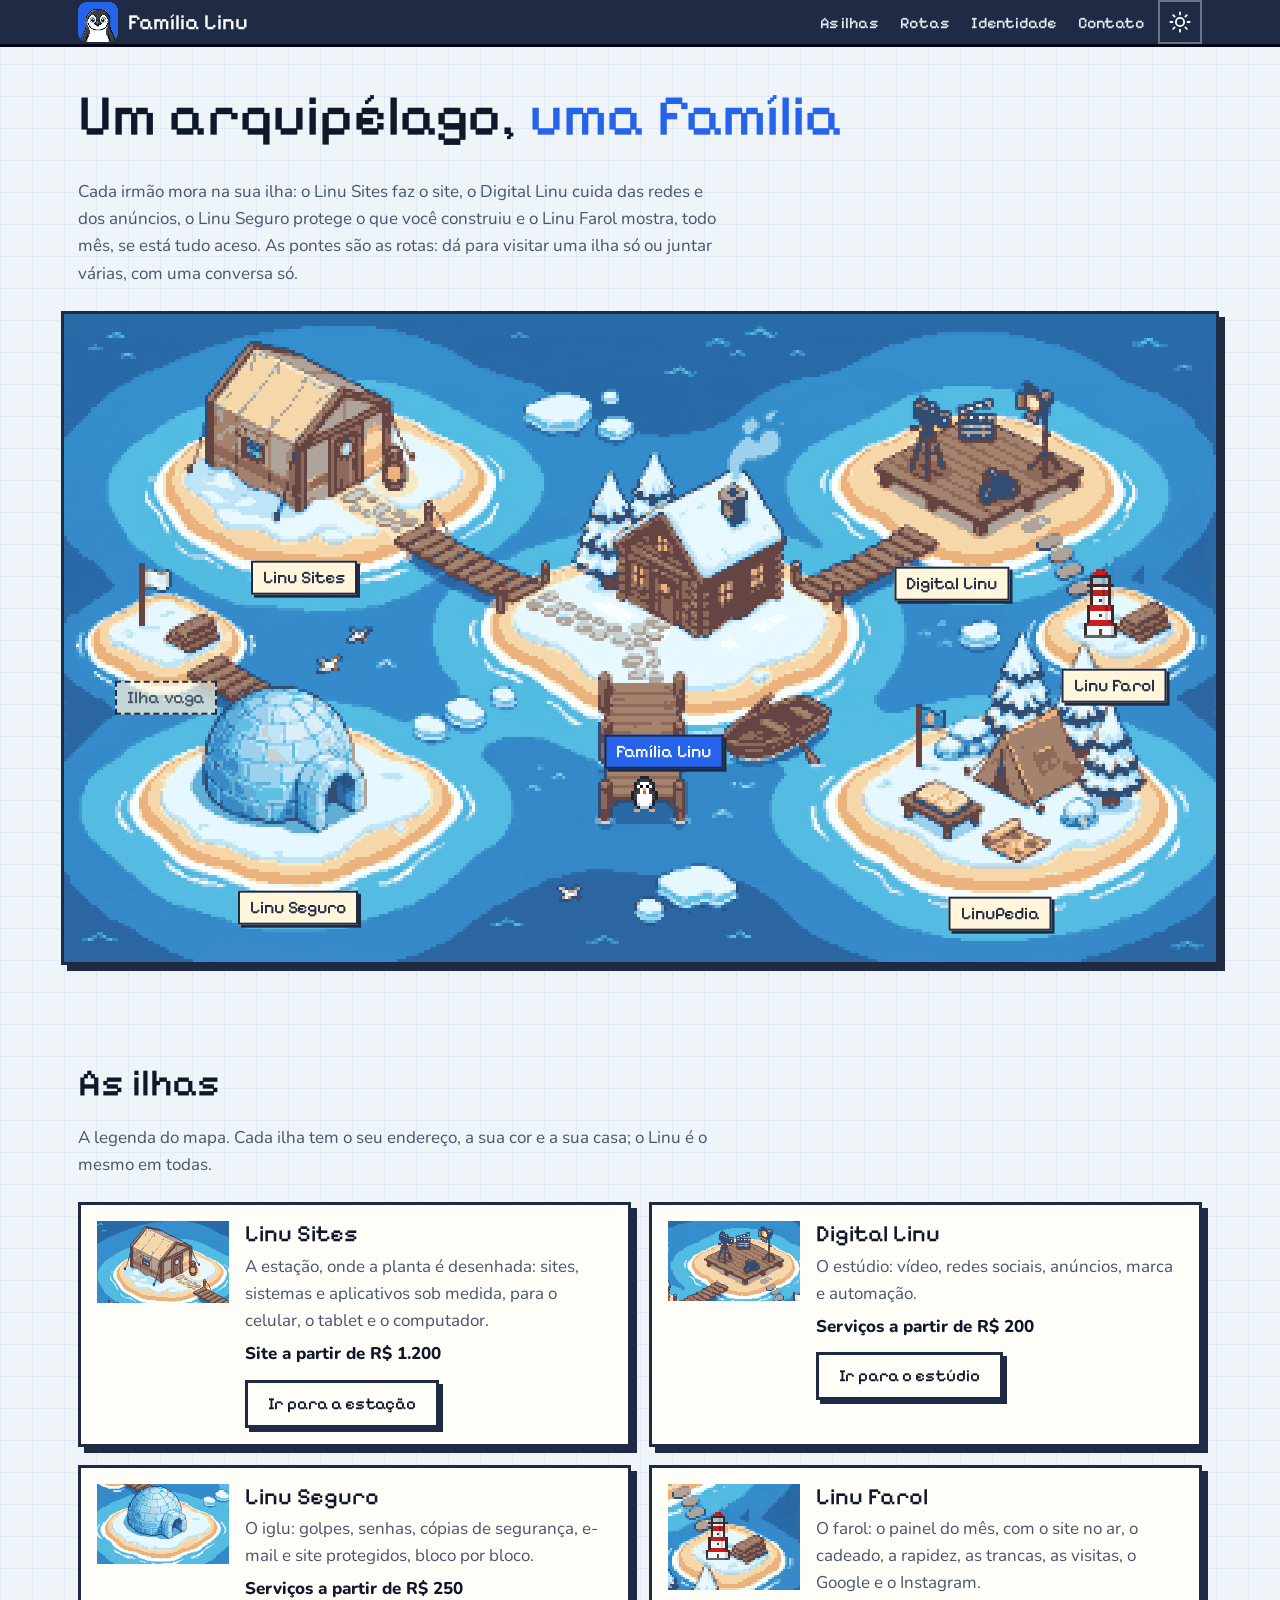
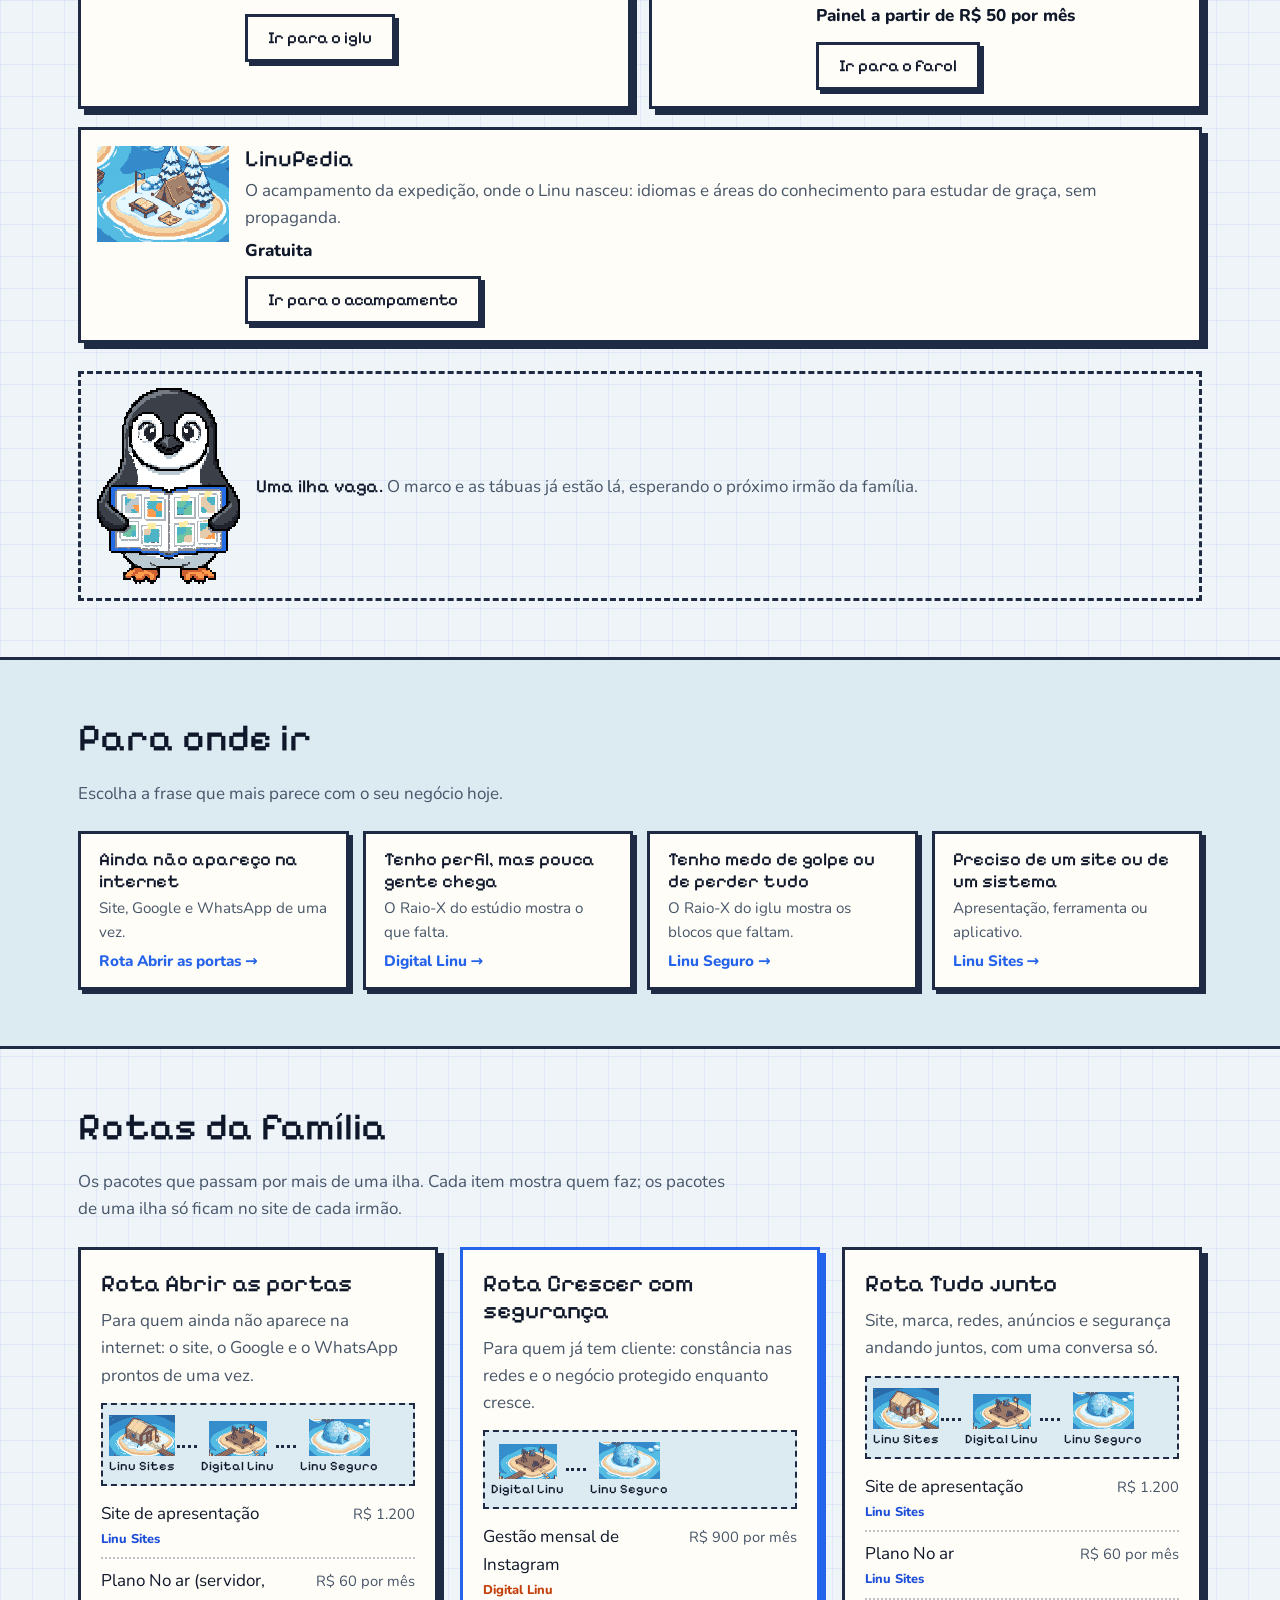
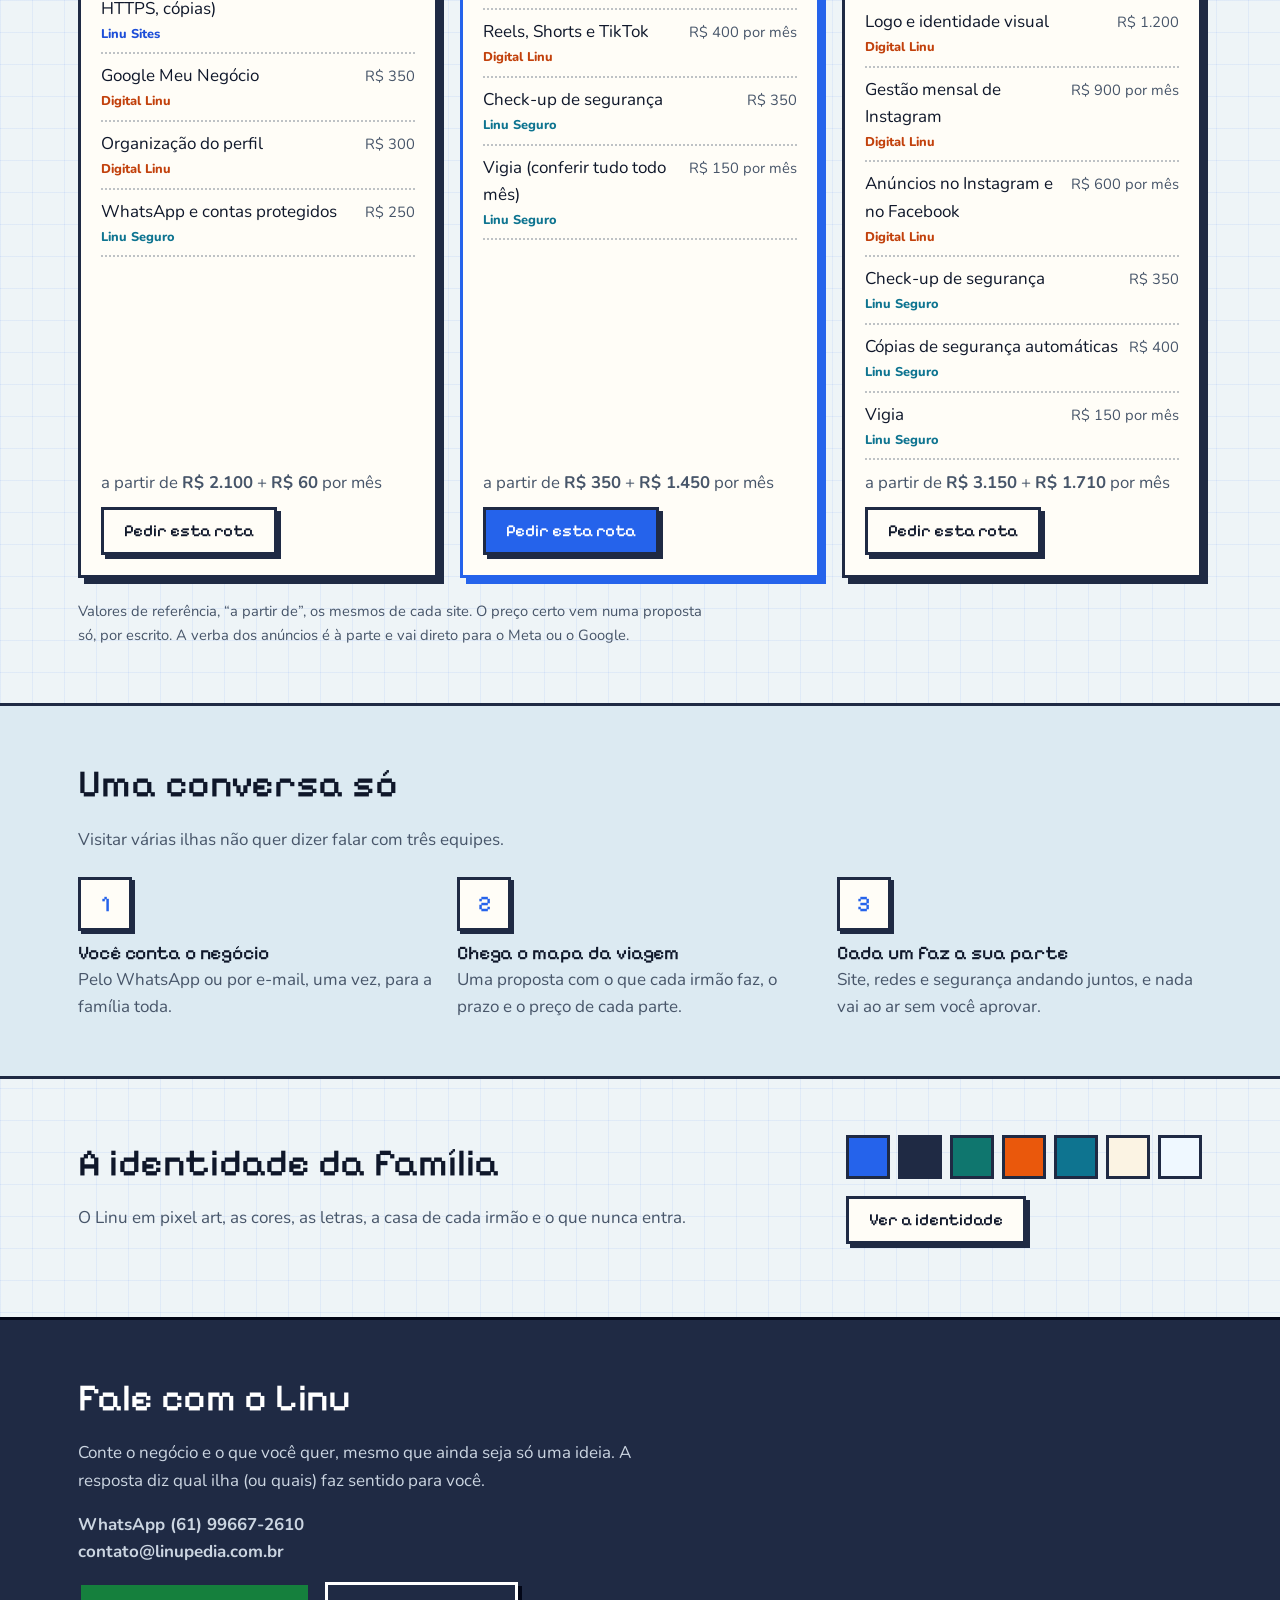
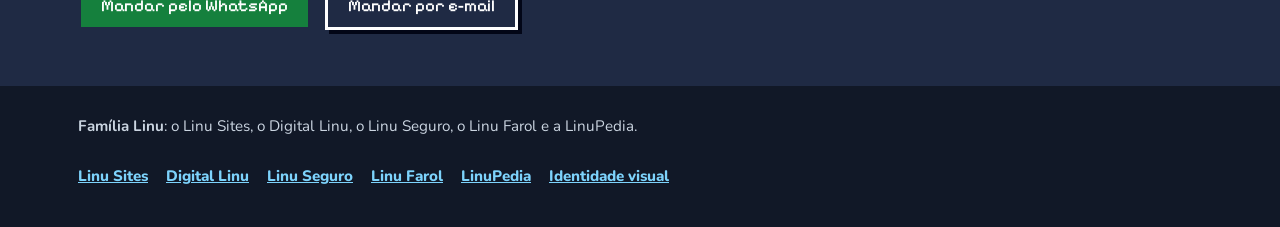
==== index.html @ 753d82bb "Celular com a placa de baixo (menu e conversa), ilhas e rotas em faixa; no tablet, o que sobra deita" ====
<!DOCTYPE html>
<html lang="pt-BR">
<head>
  <meta charset="utf-8">
  <meta name="viewport" content="width=device-width, initial-scale=1">
  <title>Família Linu: as ilhas do Linu Sites, do Digital e do Seguro</title>
  <meta name="description" content="Um arquipélago, uma família: o Linu Sites faz o site, o Digital Linu cuida das redes e dos anúncios, o Linu Seguro protege o negócio e o Linu Farol mostra o painel do mês. Rotas que juntam os irmãos, com uma conversa só.">
  <meta name="theme-color" content="#1F2A44">
  <link rel="icon" href="img/linu-logo.png?v=04939f80" type="image/png" sizes="128x128">
  <link rel="icon" href="img/icone-32.png?v=af06fd2b" type="image/png" sizes="32x32">
  <link rel="apple-touch-icon" href="img/icone-180.png?v=0174d73d">
  <meta property="og:title" content="Família Linu">
  <meta property="og:description" content="Site, redes sociais, anúncios e segurança para pequenos negócios, cada um na sua ilha, e a LinuPedia, onde o Linu nasceu.">
  <meta property="og:type" content="website">
  <meta property="og:url" content="https://familia.linupedia.com.br/">
  <meta property="og:locale" content="pt_BR">
  <meta property="og:image" content="https://familia.linupedia.com.br/img/compartilhar.png">
  <meta property="og:image:width" content="1200">
  <meta property="og:image:height" content="630">
  <meta name="twitter:card" content="summary_large_image">
  <meta http-equiv="Content-Security-Policy" content="default-src 'self'; img-src 'self' data:; font-src 'self'; style-src 'self'; script-src 'self'; connect-src 'self'; object-src 'none'; base-uri 'self'; form-action 'self'">
  <link rel="canonical" href="https://familia.linupedia.com.br/">
  <link rel="preload" href="fontes/pixelify-sans-latin.woff2" as="font" type="font/woff2" crossorigin>
  <script src="js/tema-inicio.js?v=b2e4d710"></script>
  <link rel="stylesheet" href="css/fontes-pixel.css?v=5a3ab9f0">
  <link rel="stylesheet" href="css/estilo.css?v=715736fe">
  <link rel="stylesheet" href="css/marcas.css?v=cd5d8400">
  <link rel="stylesheet" href="css/movimento.css?v=6c3684a3">
  <script src="js/familia.js?v=83feeebc" defer></script>
  <script src="js/linu-vivo.js?v=daf0f399" defer></script>
  <script src="js/mapa-linu.js?v=a520ba24" defer></script>
  <script src="js/movimento.js?v=c068d761" defer></script>
</head>
<body>
  <header class="topo">
    <div class="dentro topo-dentro">
      <a class="marca" href="./" aria-label="Família Linu, início">
        <img src="img/linu-logo.png?v=04939f80" alt="" width="40" height="40">
        <span>Família Linu</span>
      </a>
      <nav class="menu" aria-label="Seções">
        <div class="menu-links" id="menu-links">
          <a href="#ilhas">As ilhas</a>
          <a href="#rotas">Rotas</a>
          <a href="identidade">Identidade</a>
          <a href="#contato">Contato</a>
        </div>
        <button class="luz" type="button" data-tema aria-label="Mudar para o modo escuro" title="Modo escuro">
          <svg viewBox="0 0 24 24" width="22" height="22" aria-hidden="true">
            <path class="icone-sol" d="M12 7.5a4.5 4.5 0 1 1 0 9 4.5 4.5 0 0 1 0-9ZM12 1.5v2.2M12 20.3v2.2M1.5 12h2.2M20.3 12h2.2M4.6 4.6l1.5 1.5M17.9 17.9l1.5 1.5M4.6 19.4l1.5-1.5M17.9 6.1l1.5-1.5" />
            <path class="icone-lua" d="M20 14.5A8.5 8.5 0 0 1 9.5 4a8.5 8.5 0 1 0 10.5 10.5Z" />
          </svg>
        </button>
      </nav>
    </div>
  </header>

  <main>
    <!-- O mapa das ilhas (07/11/2026): pixel art pela API de imagens (arte/), levada para a grade 384 × 216 (largo) e
         176 × 312 (alto) e mostrada só em 2× ou 3× exatos. Os nomes são HTML por cima (css/marcas.css). -->
    <section class="abertura" data-barra-titulo="O mapa">
      <div class="dentro">
        <h1>Um arquipélago, <span class="destaque">uma família</span></h1>
        <p class="abertura-sub">Cada irmão mora na sua ilha: o Linu Sites faz o site, o Digital Linu cuida das redes e dos anúncios,
          o Linu Seguro protege o que você construiu e o Linu Farol mostra, todo mês, se está tudo aceso. As pontes são as rotas: dá para visitar uma ilha só ou juntar várias,
          com uma conversa só.</p>
      </div>
      <div class="mapa">
        <div class="mapa-largo">
          <img class="pixel mapa-dia" src="img/mapa-largo-dia.png?v=c168d5bc" alt="Mapa em pixel art de sete ilhas: a estação do Linu Sites, o estúdio do Digital Linu, o iglu do Linu Seguro, o acampamento da LinuPedia, a casa da Família Linu no meio, com o Linu no cais, o farol do Linu Farol e uma ilha vaga" width="384" height="216">
          <img class="pixel mapa-noite" src="img/mapa-largo-noite.png?v=48eda335" alt="O mesmo mapa das ilhas, à noite, com as janelas acesas" width="384" height="216">
          <div class="marcas">
            <a class="marca-ilha m-l-sites" href="https://sites.linupedia.com.br/">Linu Sites</a>
            <a class="marca-ilha m-l-digital" href="https://digital.linupedia.com.br/">Digital Linu</a>
            <span class="marca-ilha m-l-familia">Família Linu</span>
            <a class="marca-ilha m-l-seguro" href="https://seguro.linupedia.com.br/">Linu Seguro</a>
            <a class="marca-ilha m-l-pedia" href="https://linupedia.com.br/">LinuPedia</a>
            <span class="marca-ilha m-l-vaga1 marca-vaga">Ilha vaga</span>
            <a class="marca-ilha m-l-farol" href="https://farol.linupedia.com.br/">Linu Farol</a>
          </div>
        </div>
        <div class="mapa-alto">
          <img class="pixel mapa-dia" src="img/mapa-alto-dia.png?v=5227ce61" alt="Mapa em pixel art de sete ilhas, de cima para baixo: a estação do Linu Sites, o estúdio do Digital Linu, a casa da Família Linu com o Linu no cais, o iglu do Linu Seguro, o acampamento da LinuPedia, o farol do Linu Farol e uma ilha vaga" width="176" height="312">
          <img class="pixel mapa-noite" src="img/mapa-alto-noite.png?v=658acf79" alt="O mesmo mapa das ilhas, à noite, com as janelas acesas" width="176" height="312">
          <div class="marcas">
            <a class="marca-ilha m-a-sites" href="https://sites.linupedia.com.br/">Linu Sites</a>
            <a class="marca-ilha m-a-digital" href="https://digital.linupedia.com.br/">Digital Linu</a>
            <span class="marca-ilha m-a-familia">Família Linu</span>
            <a class="marca-ilha m-a-seguro" href="https://seguro.linupedia.com.br/">Linu Seguro</a>
            <a class="marca-ilha m-a-pedia" href="https://linupedia.com.br/">LinuPedia</a>
            <span class="marca-ilha m-a-vaga1 marca-vaga">Ilha vaga</span>
            <a class="marca-ilha m-a-farol" href="https://farol.linupedia.com.br/">Linu Farol</a>
          </div>
        </div>
      </div>
    </section>

    <section class="secao" id="ilhas">
      <div class="dentro">
        <h2 data-mov="palavras">As ilhas</h2>
        <p class="secao-sub" data-mov="sobe">A legenda do mapa. Cada ilha tem o seu endereço, a sua cor e a sua casa; o Linu é o mesmo em todas.</p>
        <p class="faixa-dica" aria-hidden="true">Arraste para o lado: são 5 ilhas →</p>
        <ul class="ilhas" data-mov-grupo="sobe">
          <li class="ilha">
            <img class="pixel ilha-img" data-mov="cortina" src="img/ilha-sites.png?v=5ed943eb" alt="" width="264" height="164" loading="lazy">
            <div class="ilha-texto">
              <h3>Linu Sites</h3>
              <p>A estação, onde a planta é desenhada: sites, sistemas e aplicativos sob medida, para o celular, o tablet e o computador.</p>
              <p class="ilha-preco" data-irmao="sites">Site a partir de R$&nbsp;1.200</p>
              <a class="botao botao-linha" href="https://sites.linupedia.com.br/">Ir para a estação</a>
            </div>
          </li>
          <li class="ilha">
            <img class="pixel ilha-img" data-mov="cortina" src="img/ilha-digital.png?v=b6b58635" alt="" width="232" height="140" loading="lazy">
            <div class="ilha-texto">
              <h3>Digital Linu</h3>
              <p>O estúdio: vídeo, redes sociais, anúncios, marca e automação.</p>
              <p class="ilha-preco" data-irmao="digital">Serviços a partir de R$&nbsp;200</p>
              <a class="botao botao-linha" href="https://digital.linupedia.com.br/">Ir para o estúdio</a>
            </div>
          </li>
          <li class="ilha">
            <img class="pixel ilha-img" data-mov="cortina" src="img/ilha-seguro.png?v=1c79bf6d" alt="" width="244" height="148" loading="lazy">
            <div class="ilha-texto">
              <h3>Linu Seguro</h3>
              <p>O iglu: golpes, senhas, cópias de segurança, e-mail e site protegidos, bloco por bloco.</p>
              <p class="ilha-preco" data-irmao="seguro">Serviços a partir de R$&nbsp;250</p>
              <a class="botao botao-linha" href="https://seguro.linupedia.com.br/">Ir para o iglu</a>
            </div>
          </li>
          <li class="ilha">
            <img class="pixel ilha-img" data-mov="cortina" src="img/ilha-farol.png?v=7e81472c" alt="" width="124" height="100" loading="lazy">
            <div class="ilha-texto">
              <h3>Linu Farol</h3>
              <p>O farol: o painel do mês, com o site no ar, o cadeado, a rapidez, as trancas, as visitas, o Google e o Instagram.</p>
              <p class="ilha-preco" data-irmao="farol">Painel a partir de R$&nbsp;50 por mês</p>
              <a class="botao botao-linha" href="https://farol.linupedia.com.br/">Ir para o farol</a>
            </div>
          </li>
          <li class="ilha">
            <img class="pixel ilha-img" data-mov="cortina" src="img/ilha-pedia.png?v=cc1c0d07" alt="" width="252" height="184" loading="lazy">
            <div class="ilha-texto">
              <h3>LinuPedia</h3>
              <p>O acampamento da expedição, onde o Linu nasceu: idiomas e áreas do conhecimento para estudar de graça, sem propaganda.</p>
              <p class="ilha-preco">Gratuita</p>
              <a class="botao botao-linha" href="https://linupedia.com.br/">Ir para o acampamento</a>
            </div>
          </li>
        </ul>
        <p class="vagas" data-mov="sobe"><img class="pixel" data-linu-vivo data-piscar="img/linu-album-piscando.png?v=fa7bdaf4" src="img/linu-album.png?v=cb180242" alt="" width="143" height="196" loading="lazy"><span><b>Uma ilha vaga.</b> O marco
          e as tábuas já estão lá, esperando o próximo irmão da família.</span></p>
      </div>
    </section>

    <section class="secao secao-mar" id="casos">
      <div class="dentro">
        <h2 data-mov="palavras">Para onde ir</h2>
        <p class="secao-sub" data-mov="sobe">Escolha a frase que mais parece com o seu negócio hoje.</p>
        <ul class="casos" data-mov-grupo="sobe">
          <li><a href="#rotas"><b>Ainda não apareço na internet</b><span>Site, Google e WhatsApp de uma vez.</span><span class="casos-ir">Rota Abrir as portas →</span></a></li>
          <li><a href="https://digital.linupedia.com.br/#raiox"><b>Tenho perfil, mas pouca gente chega</b><span>O Raio-X do estúdio mostra o que falta.</span><span class="casos-ir">Digital Linu →</span></a></li>
          <li><a href="https://seguro.linupedia.com.br/#raiox"><b>Tenho medo de golpe ou de perder tudo</b><span>O Raio-X do iglu mostra os blocos que faltam.</span><span class="casos-ir">Linu Seguro →</span></a></li>
          <li><a href="https://sites.linupedia.com.br/#servicos"><b>Preciso de um site ou de um sistema</b><span>Apresentação, ferramenta ou aplicativo.</span><span class="casos-ir">Linu Sites →</span></a></li>
        </ul>
      </div>
    </section>

    <section class="secao" id="rotas">
      <div class="dentro">
        <h2 data-mov="palavras">Rotas da família</h2>
        <p class="secao-sub" data-mov="sobe">Os pacotes que passam por mais de uma ilha. Cada item mostra quem faz; os pacotes de uma ilha só ficam
          no site de cada irmão.</p>
        <p class="faixa-dica" aria-hidden="true">Arraste para o lado: são 3 rotas →</p>
        <div class="rotas" data-mov-grupo="sobe">
          <article class="rota">
            <h3 class="rota-nome">Rota Abrir as portas</h3>
            <p>Para quem ainda não aparece na internet: o site, o Google e o WhatsApp prontos de uma vez.</p>
            <ol class="rota-paradas" data-mov-grupo="lado" title="As ilhas desta rota"><li><img class="pixel" src="img/ilha-sites-p.png?v=d8697db7" alt="" width="66" height="41"><span>Linu Sites</span></li><li><img class="pixel" src="img/ilha-digital-p.png?v=76141bc9" alt="" width="58" height="35"><span>Digital Linu</span></li><li><img class="pixel" src="img/ilha-seguro-p.png?v=35e524f1" alt="" width="61" height="37"><span>Linu Seguro</span></li></ol>
            <ul class="rota-itens">
              <li>Site de apresentação<span class="valor">R$&nbsp;1.200</span><small class="de-sites">Linu Sites</small></li>
              <li>Plano No ar (servidor, HTTPS, cópias)<span class="valor">R$&nbsp;60 por mês</span><small class="de-sites">Linu Sites</small></li>
              <li>Google Meu Negócio<span class="valor">R$&nbsp;350</span><small class="de-digital">Digital Linu</small></li>
              <li>Organização do perfil<span class="valor">R$&nbsp;300</span><small class="de-digital">Digital Linu</small></li>
              <li>WhatsApp e contas protegidos<span class="valor">R$&nbsp;250</span><small class="de-seguro">Linu Seguro</small></li>
            </ul>
            <p class="rota-total">a partir de <b>R$&nbsp;2.100</b> + <b>R$&nbsp;60</b> por mês</p>
            <a class="botao botao-linha" href="https://wa.me/5561996672610?text=Ol%C3%A1%2C%20Fam%C3%ADlia%20Linu%21%20Quero%20um%20or%C3%A7amento%20da%20rota%20Abrir%20as%20portas%3A%20Site%20de%20apresenta%C3%A7%C3%A3o%2C%20Plano%20No%20ar%20%28servidor%2C%20HTTPS%2C%20c%C3%B3pias%29%2C%20Google%20Meu%20Neg%C3%B3cio%2C%20Organiza%C3%A7%C3%A3o%20do%20perfil%2C%20WhatsApp%20e%20contas%20protegidos.%20Estimativa%20pela%20p%C3%A1gina%3A%20a%20partir%20de%20R%24%202.100%20%2B%20R%24%2060%20por%20m%C3%AAs." target="_blank" rel="noopener">Pedir esta rota</a>
          </article>
          <article class="rota rota-destaque">
            <h3 class="rota-nome">Rota Crescer com segurança</h3>
            <p>Para quem já tem cliente: constância nas redes e o negócio protegido enquanto cresce.</p>
            <ol class="rota-paradas" data-mov-grupo="lado" title="As ilhas desta rota"><li><img class="pixel" src="img/ilha-digital-p.png?v=76141bc9" alt="" width="58" height="35"><span>Digital Linu</span></li><li><img class="pixel" src="img/ilha-seguro-p.png?v=35e524f1" alt="" width="61" height="37"><span>Linu Seguro</span></li></ol>
            <ul class="rota-itens">
              <li>Gestão mensal de Instagram<span class="valor">R$&nbsp;900 por mês</span><small class="de-digital">Digital Linu</small></li>
              <li>Reels, Shorts e TikTok<span class="valor">R$&nbsp;400 por mês</span><small class="de-digital">Digital Linu</small></li>
              <li>Check-up de segurança<span class="valor">R$&nbsp;350</span><small class="de-seguro">Linu Seguro</small></li>
              <li>Vigia (conferir tudo todo mês)<span class="valor">R$&nbsp;150 por mês</span><small class="de-seguro">Linu Seguro</small></li>
            </ul>
            <p class="rota-total">a partir de <b>R$&nbsp;350</b> + <b>R$&nbsp;1.450</b> por mês</p>
            <a class="botao" href="https://wa.me/5561996672610?text=Ol%C3%A1%2C%20Fam%C3%ADlia%20Linu%21%20Quero%20um%20or%C3%A7amento%20da%20rota%20Crescer%20com%20seguran%C3%A7a%3A%20Gest%C3%A3o%20mensal%20de%20Instagram%2C%20Reels%2C%20Shorts%20e%20TikTok%2C%20Check-up%20de%20seguran%C3%A7a%2C%20Vigia%20%28conferir%20tudo%20todo%20m%C3%AAs%29.%20Estimativa%20pela%20p%C3%A1gina%3A%20a%20partir%20de%20R%24%20350%20%2B%20R%24%201.450%20por%20m%C3%AAs." target="_blank" rel="noopener">Pedir esta rota</a>
          </article>
          <article class="rota">
            <h3 class="rota-nome">Rota Tudo junto</h3>
            <p>Site, marca, redes, anúncios e segurança andando juntos, com uma conversa só.</p>
            <ol class="rota-paradas" data-mov-grupo="lado" title="As ilhas desta rota"><li><img class="pixel" src="img/ilha-sites-p.png?v=d8697db7" alt="" width="66" height="41"><span>Linu Sites</span></li><li><img class="pixel" src="img/ilha-digital-p.png?v=76141bc9" alt="" width="58" height="35"><span>Digital Linu</span></li><li><img class="pixel" src="img/ilha-seguro-p.png?v=35e524f1" alt="" width="61" height="37"><span>Linu Seguro</span></li></ol>
            <ul class="rota-itens">
              <li>Site de apresentação<span class="valor">R$&nbsp;1.200</span><small class="de-sites">Linu Sites</small></li>
              <li>Plano No ar<span class="valor">R$&nbsp;60 por mês</span><small class="de-sites">Linu Sites</small></li>
              <li>Logo e identidade visual<span class="valor">R$&nbsp;1.200</span><small class="de-digital">Digital Linu</small></li>
              <li>Gestão mensal de Instagram<span class="valor">R$&nbsp;900 por mês</span><small class="de-digital">Digital Linu</small></li>
              <li>Anúncios no Instagram e no Facebook<span class="valor">R$&nbsp;600 por mês</span><small class="de-digital">Digital Linu</small></li>
              <li>Check-up de segurança<span class="valor">R$&nbsp;350</span><small class="de-seguro">Linu Seguro</small></li>
              <li>Cópias de segurança automáticas<span class="valor">R$&nbsp;400</span><small class="de-seguro">Linu Seguro</small></li>
              <li>Vigia<span class="valor">R$&nbsp;150 por mês</span><small class="de-seguro">Linu Seguro</small></li>
            </ul>
            <p class="rota-total">a partir de <b>R$&nbsp;3.150</b> + <b>R$&nbsp;1.710</b> por mês</p>
            <a class="botao botao-linha" href="https://wa.me/5561996672610?text=Ol%C3%A1%2C%20Fam%C3%ADlia%20Linu%21%20Quero%20um%20or%C3%A7amento%20da%20rota%20Tudo%20junto%3A%20Site%20de%20apresenta%C3%A7%C3%A3o%2C%20Plano%20No%20ar%2C%20Logo%20e%20identidade%20visual%2C%20Gest%C3%A3o%20mensal%20de%20Instagram%2C%20An%C3%BAncios%20no%20Instagram%20e%20no%20Facebook%2C%20Check-up%20de%20seguran%C3%A7a%2C%20C%C3%B3pias%20de%20seguran%C3%A7a%20autom%C3%A1ticas%2C%20Vigia.%20Estimativa%20pela%20p%C3%A1gina%3A%20a%20partir%20de%20R%24%203.150%20%2B%20R%24%201.710%20por%20m%C3%AAs." target="_blank" rel="noopener">Pedir esta rota</a>
          </article>
        </div>
        <p class="rotas-nota" data-mov="aparece">Valores de referência, “a partir de”, os mesmos de cada site. O preço certo vem numa proposta só, por
          escrito. A verba dos anúncios é à parte e vai direto para o Meta ou o Google.</p>
      </div>
    </section>

    <section class="secao secao-mar" id="como">
      <div class="dentro">
        <h2 data-mov="palavras">Uma conversa só</h2>
        <p class="secao-sub" data-mov="sobe">Visitar várias ilhas não quer dizer falar com três equipes.</p>
        <ol class="passos" data-mov-grupo="sobe">
          <li><b>Você conta o negócio</b><span>Pelo WhatsApp ou por e-mail, uma vez, para a família toda.</span></li>
          <li><b>Chega o mapa da viagem</b><span>Uma proposta com o que cada irmão faz, o prazo e o preço de cada parte.</span></li>
          <li><b>Cada um faz a sua parte</b><span>Site, redes e segurança andando juntos, e nada vai ao ar sem você aprovar.</span></li>
        </ol>
      </div>
    </section>

    <section class="secao" id="identidade-chamada">
      <div class="dentro chamada-identidade">
        <div>
          <h2 data-mov="palavras">A identidade da família</h2>
          <p class="secao-sub" data-mov="sobe">O Linu em pixel art, as cores, as letras, a casa de cada irmão e o que nunca entra.</p>
        </div>
        <div>
          <ul class="chamada-cores" data-mov-grupo="aparece" aria-hidden="true">
            <li class="c-azul"></li><li class="c-grafite"></li><li class="c-aurora"></li><li class="c-fogo"></li>
            <li class="c-iglu"></li><li class="c-pergaminho"></li><li class="c-gelo"></li>
          </ul>
          <p><a class="botao botao-linha" href="identidade">Ver a identidade</a></p>
        </div>
      </div>
    </section>

    <section class="secao contato" id="contato">
      <div class="dentro contato-dentro">
        <div>
          <h2 data-mov="palavras">Fale com o Linu</h2>
          <p>Conte o negócio e o que você quer, mesmo que ainda seja só uma ideia. A resposta diz qual ilha (ou quais) faz
            sentido para você.</p>
          <p class="contato-canais">WhatsApp (61) 99667-2610<br>contato@linupedia.com.br</p>
          <div class="botoes">
            <a class="botao botao-whatsapp" href="https://wa.me/5561996672610?text=Ol%C3%A1%2C%20Fam%C3%ADlia%20Linu%21%20Quero%20conversar%20sobre%20o%20meu%20neg%C3%B3cio." target="_blank" rel="noopener">Mandar pelo WhatsApp</a>
            <a class="botao botao-linha-clara" href="mailto:contato@linupedia.com.br?subject=Fam%C3%ADlia%20Linu">Mandar por e-mail</a>
          </div>
        </div>
        <img class="pixel contato-linu" data-mov="cortina" data-linu-vivo data-piscar="img/linu-frente-piscando.png?v=bdd2509a" src="img/linu-frente.png?v=015c42f4" alt="O Linu, de frente, esperando a sua mensagem" width="172" height="190" loading="lazy">
      </div>
    </section>
  </main>

  <!-- Celular (07/11/2026): a placa de baixo, ao alcance do polegar. O botão abre o menu (as seções, numa placa que
       sobe de baixo) e mostra em que parte da carta a pessoa está; o outro leva à conversa. Some quando o contato
       aparece. Sem JavaScript, fica escondida (js/familia.js, bloco 3). -->
  <aside class="barra" data-barra aria-label="Atalhos" hidden>
    <button class="barra-menu" type="button" aria-expanded="false" aria-controls="menu-links" data-menu>
      <svg viewBox="0 0 16 16" width="32" height="32" aria-hidden="true"><path class="rosa-n" d="M7 1h2v2h1v4H6V3h1z"/><path class="rosa-s" d="M6 9h4v4H9v2H7v-2H6z"/><path class="rosa-l" d="M1 7h5v2H1zM10 7h5v2h-5z"/></svg>
      <span><b>Menu</b><small data-barra-nome>O mapa</small></span>
    </button>
    <a class="botao" href="#contato">Falar com o Linu</a>
  </aside>

  <footer class="rodape">
    <div class="dentro rodape-dentro">
      <p><b>Família Linu</b>: o Linu Sites, o Digital Linu, o Linu Seguro, o Linu Farol e a LinuPedia.</p>
      <nav class="rodape-links" aria-label="As ilhas">
        <a href="https://sites.linupedia.com.br/">Linu Sites</a>
        <a href="https://digital.linupedia.com.br/">Digital Linu</a>
        <a href="https://seguro.linupedia.com.br/">Linu Seguro</a>
        <a href="https://farol.linupedia.com.br/">Linu Farol</a>
        <a href="https://linupedia.com.br/">LinuPedia</a>
        <a href="identidade">Identidade visual</a>
      </nav>
    </div>
  </footer>
</body>
</html>
---- css/fontes-pixel.css ----
/* Fontes servidas pelo próprio site (antes vinham do Google Fonts): Pixelify Sans. Subconjuntos: latin, latin-ext. Feito com linuarquivos/modelos/ferramentas/fontes-locais.py. */
@font-face { font-family: 'Pixelify Sans'; font-style: normal; font-weight: 400 700; font-display: swap; src: url(../fontes/pixelify-sans-latin-ext.woff2) format('woff2'); unicode-range: U+0100-02BA, U+02BD-02C5, U+02C7-02CC, U+02CE-02D7, U+02DD-02FF, U+0304, U+0308, U+0329, U+1D00-1DBF, U+1E00-1E9F, U+1EF2-1EFF, U+2020, U+20A0-20AB, U+20AD-20C4, U+2113, U+2C60-2C7F, U+A720-A7FF; }
@font-face { font-family: 'Pixelify Sans'; font-style: normal; font-weight: 400 700; font-display: swap; src: url(../fontes/pixelify-sans-latin.woff2) format('woff2'); unicode-range: U+0000-00FF, U+0131, U+0152-0153, U+02BB-02BC, U+02C6, U+02DA, U+02DC, U+0304, U+0308, U+0329, U+2000-206F, U+20AC, U+2122, U+2191, U+2193, U+2212, U+2215, U+FEFF, U+FFFD; }
---- css/estilo.css ----
/* Família Linu (07/11/2026, segunda versão): o mapa das ilhas. A página é uma carta náutica em pixel art: o mapa na
   abertura, a legenda, as rotas (os pacotes que passam por mais de uma ilha). Letra de pixel nos títulos (Pixelify
   Sans), Nunito no texto, cantos retos, bordas grossas e sombra dura, como as placas do mapa. Três versões
   (DIRETRIZES-UX.md, seção 3): celular até 699 px, tablet de 700 a 1099 px, computador a partir de 1100 px; o mapa
   troca de formato em 800 px e só aparece em 2× ou 3× exatos. */
@font-face { font-family: "Nunito"; font-style: normal; font-weight: 200 1000; font-display: swap; src: url(../fontes/nunito-latin.woff2) format("woff2"); unicode-range: U+0000-00FF, U+0131, U+0152-0153, U+02BB-02BC, U+02C6, U+02DA, U+02DC, U+0304, U+0308, U+0329, U+2000-206F, U+20AC, U+2122, U+2191, U+2193, U+2212, U+2215, U+FEFF, U+FFFD; }
@font-face { font-family: "Nunito"; font-style: normal; font-weight: 200 1000; font-display: swap; src: url(../fontes/nunito-latin-ext.woff2) format("woff2"); unicode-range: U+0100-02BA, U+02BD-02C5, U+02C7-02CC, U+02CE-02D7, U+02DD-02FF, U+0304, U+0308, U+0329, U+1D00-1DBF, U+1E00-1E9F, U+1EF2-1EFF, U+2020, U+20A0-20AB, U+20AD-20C4, U+2113, U+2C60-2C7F, U+A720-A7FF; }

:root {
  --grafite: #1F2A44;
  --cor: #2563EB;          /* o azul da marca (5,2:1 sobre o branco) */
  --cor-forte: #1D4ED8;
  --cor-clara: #DBEAFE;
  --azul: #1D4ED8;
  --fundo: #EEF4F7;        /* o papel da carta */
  --grade: rgba(37, 99, 235, .07);
  --mar: #DCEAF2;
  --cartao: #FFFDF7;       /* a placa */
  --tinta: #0F172A;
  --tinta-suave: #475569;
  --borda: #1F2A44;
  --sombra: #1F2A44;
  --placa: #FFF6DC;
  --sites: #1D4ED8; --digital: #C2410C; --seguro: #0E7490;
  color-scheme: light;
}
@media (prefers-color-scheme: dark) {
  :root:not([data-theme="light"]) {
    --cor: #60A5FA; --cor-forte: #93C5FD; --cor-clara: #172554; --azul: #93C5FD;
    --fundo: #0A1628; --grade: rgba(147, 197, 253, .06); --mar: #0E2440; --cartao: #13233D; --tinta: #E2E8F0;
    --tinta-suave: #A3B1C6; --borda: #7FA3CC; --sombra: #020617; --placa: #1C2F4F;
    --sites: #93C5FD; --digital: #FB923C; --seguro: #22D3EE;
    color-scheme: dark;
  }
}
:root[data-theme="dark"] {
  --cor: #60A5FA; --cor-forte: #93C5FD; --cor-clara: #172554; --azul: #93C5FD;
  --fundo: #0A1628; --grade: rgba(147, 197, 253, .06); --mar: #0E2440; --cartao: #13233D; --tinta: #E2E8F0;
  --tinta-suave: #A3B1C6; --borda: #7FA3CC; --sombra: #020617; --placa: #1C2F4F;
  --sites: #93C5FD; --digital: #FB923C; --seguro: #22D3EE;
  color-scheme: dark;
}

* { box-sizing: border-box; }
html { scroll-behavior: smooth; scroll-padding-top: 80px; -webkit-text-size-adjust: 100%; }
body { margin: 0; color: var(--tinta); font-family: "Nunito", system-ui, sans-serif; font-size: 17px; line-height: 1.6;
  background-color: var(--fundo);
  background-image: linear-gradient(var(--grade) 1px, transparent 1px), linear-gradient(90deg, var(--grade) 1px, transparent 1px);
  background-size: 32px 32px; }
img { display: block; max-width: 100%; height: auto; }
.pixel { image-rendering: pixelated; }
a { color: var(--azul); }
:focus-visible { outline: 3px solid var(--azul); outline-offset: 3px; }
.topo :focus-visible, .contato :focus-visible, .rodape :focus-visible { outline-color: #7DD3FC; }
.dentro { max-width: 1180px; margin: 0 auto; padding: 0 16px; }
h1, h2, h3 { font-family: "Pixelify Sans", "Nunito", system-ui, sans-serif; font-weight: 500; line-height: 1.15; margin: 0 0 .5em; }
h2 { font-size: clamp(1.7rem, 4.5vw, 2.4rem); }
[hidden] { display: none !important; }

/* Botões: placas quadradas com sombra dura; afundam ao tocar */
.botao { display: inline-flex; align-items: center; justify-content: center; gap: 8px; min-height: 48px; padding: 0 20px; border: 3px solid var(--borda); background: var(--cor); color: #FFFFFF; font: 500 1.05rem "Pixelify Sans", "Nunito", sans-serif; text-decoration: none; cursor: pointer; box-shadow: 4px 4px 0 var(--sombra); transition: transform .12s ease-out, box-shadow .12s ease-out, background-color .2s ease-out; }
:root[data-theme="dark"] .botao:not(.botao-linha):not(.botao-linha-clara):not(.botao-whatsapp) { color: #0A1628; }
@media (prefers-color-scheme: dark) { :root:not([data-theme="light"]) .botao:not(.botao-linha):not(.botao-linha-clara):not(.botao-whatsapp) { color: #0A1628; } }
.botao:hover { transform: translate(-1px, -1px); box-shadow: 5px 5px 0 var(--sombra); }
.botao:active { transform: translate(3px, 3px); box-shadow: 1px 1px 0 var(--sombra); }
.botao-linha { background: var(--cartao); color: var(--tinta); }
.botao-whatsapp { background: #15803D; color: #FFFFFF; }
.botao-linha-clara { background: transparent; color: #FFFFFF; border-color: #FFFFFF; box-shadow: 4px 4px 0 #020617; }

/* Topo: fino, a faixa do título da carta */
.topo { background: var(--grafite); color: #FFFFFF; position: sticky; top: 0; z-index: 20; border-bottom: 3px solid #020617; }
.topo-dentro { display: flex; align-items: center; justify-content: space-between; gap: 16px; padding-top: 10px; padding-bottom: 10px; }
.marca { display: flex; align-items: center; gap: 10px; color: #FFFFFF; text-decoration: none; font: 500 1.35rem "Pixelify Sans", sans-serif; white-space: nowrap; min-height: 44px; }
.marca img { image-rendering: pixelated; }
.menu { display: flex; align-items: center; gap: 14px; }
.menu-links { display: none; align-items: center; gap: 22px; }
.menu-links a { color: #E2E8F0; text-decoration: none; font: 500 1rem "Pixelify Sans", sans-serif; white-space: nowrap; }
.menu-links a:hover { color: #FFFFFF; text-decoration: underline; text-underline-offset: 4px; }
.luz { display: inline-flex; align-items: center; justify-content: center; width: 44px; height: 44px; padding: 0; border: 2px solid rgba(255, 255, 255, .35); background: transparent; color: #FFFFFF; cursor: pointer; }
.luz:hover { background: rgba(255, 255, 255, .12); }
.luz svg { fill: none; stroke: currentColor; stroke-width: 2; stroke-linecap: round; stroke-linejoin: round; }
.icone-lua { display: none; }
:root[data-theme="dark"] .icone-sol { display: none; }
:root[data-theme="dark"] .icone-lua { display: inline; }
@media (prefers-color-scheme: dark) {
  :root:not([data-theme="light"]) .icone-sol { display: none; }
  :root:not([data-theme="light"]) .icone-lua { display: inline; }
}

/* Abertura: o título e o mapa */
.abertura { padding: 36px 0 40px; }
.abertura h1 { font-size: clamp(2.1rem, 7vw, 3.6rem); }
.destaque { color: var(--cor); }
.abertura-sub { color: var(--tinta-suave); max-width: 64ch; margin: 0 0 24px; }
.mapa { display: flex; justify-content: center; }
.mapa-largo, .mapa-alto { position: relative; border: 3px solid var(--borda); box-shadow: 6px 6px 0 var(--sombra); background: #2A6DB0; }
.mapa-largo { display: none; width: 774px; }   /* 384 × 2 + as bordas */
.mapa-largo img { width: 768px; height: 432px; }
.mapa-alto { width: 358px; }                   /* 176 × 2 + as bordas */
.mapa-alto img { width: 352px; height: 624px; }
.mapa-noite { position: absolute; top: 0; left: 0; display: none; }
/* o Linu que anda no mapa (js/mapa-linu.js): 9 × 12 na grade, na mesma escala do mapa; à noite, mais escuro */
.mapa-largo img.mapa-linu, .mapa-alto img.mapa-linu { position: absolute; top: 0; left: 0; width: 18px; height: 24px; pointer-events: none; }
:root[data-theme="dark"] img.mapa-linu { filter: brightness(.72) saturate(.85); }
@media (prefers-color-scheme: dark) { :root:not([data-theme="light"]) img.mapa-linu { filter: brightness(.72) saturate(.85); } }
:root[data-theme="dark"] .mapa-noite { display: block; }
@media (prefers-color-scheme: dark) { :root:not([data-theme="light"]) .mapa-noite { display: block; } }
.marcas { position: absolute; inset: 0; }
.marca-ilha { position: absolute; transform: translate(-50%, -50%); white-space: nowrap; padding: 2px 8px; border: 2px solid #1F2A44; background: #FFF6DC; color: #1F2A44; font: 500 .95rem/1.4 "Pixelify Sans", sans-serif; text-decoration: none; box-shadow: 3px 3px 0 #1F2A44; }
a.marca-ilha::after { content: ""; position: absolute; inset: -8px; }   /* área de toque maior que a placa */
a.marca-ilha:hover { background: #FDE68A; transform: translate(-50%, calc(-50% - 2px)); }
.marca-vaga { background: rgba(255, 246, 220, .7); border-style: dashed; color: #475569; box-shadow: none; font-size: .85rem; }
.m-l-familia, .m-a-familia { background: #2563EB; color: #FFFFFF; border-color: #1F2A44; }
@media (max-width: 380px) {
  .marca-ilha { font-size: .85rem; padding: 1px 6px; }
}

/* As ilhas: a legenda do mapa */
.secao { padding: 56px 0; }
.secao-mar { background: var(--mar); border-top: 3px solid var(--borda); border-bottom: 3px solid var(--borda); }
.secao-sub { color: var(--tinta-suave); max-width: 65ch; margin: 0 0 24px; }
.ilhas { list-style: none; margin: 0; padding: 0; display: grid; gap: 18px; }
.ilha { display: grid; grid-template-columns: auto 1fr; gap: 16px; align-items: start; padding: 16px; background: var(--cartao); border: 3px solid var(--borda); box-shadow: 6px 6px 0 var(--sombra); }
.ilha-img { width: 132px; height: auto; }
@media (max-width: 520px) { .ilha { grid-template-columns: 1fr; } }
.ilha-texto h3 { font-size: 1.45rem; margin-bottom: .2em; }
.ilha-texto p { margin: 0 0 6px; color: var(--tinta-suave); }
.ilha-texto .ilha-preco { color: var(--tinta); font-weight: 800; }
.ilha .botao { margin-top: 6px; }
.vagas { display: flex; align-items: center; gap: 16px; margin: 28px 0 0; padding: 14px 16px; border: 3px dashed var(--borda); color: var(--tinta-suave); }
.vagas img { width: 143px; flex: none; }   /* o Linu com o álbum em 1× */
.vagas b { color: var(--tinta); font-family: "Pixelify Sans", sans-serif; font-weight: 500; font-size: 1.15rem; }

/* Para onde ir */
.casos { list-style: none; margin: 0; padding: 0; display: grid; gap: 14px; }
.casos a { display: grid; gap: 4px; min-height: 64px; padding: 14px 18px; background: var(--cartao); border: 3px solid var(--borda); box-shadow: 4px 4px 0 var(--sombra); color: var(--tinta); text-decoration: none; transition: transform .12s ease-out, box-shadow .12s ease-out; }
.casos a:hover { transform: translate(-1px, -1px); box-shadow: 5px 5px 0 var(--sombra); }
.casos a:active { transform: translate(3px, 3px); box-shadow: 1px 1px 0 var(--sombra); }
.casos b { font: 500 1.15rem "Pixelify Sans", sans-serif; }
.casos span { color: var(--tinta-suave); font-size: .95rem; }
.casos .casos-ir { color: var(--cor); font-weight: 800; }

/* Rotas: as paradas em ilhas, os itens com quem faz, o total */
.rotas { display: grid; gap: 22px; }
.rota { display: flex; flex-direction: column; gap: 10px; padding: 20px; background: var(--cartao); border: 3px solid var(--borda); box-shadow: 6px 6px 0 var(--sombra); }
.rota-destaque { border-color: var(--cor); box-shadow: 6px 6px 0 var(--cor); }
.rota-nome { margin: 0; font-size: 1.5rem; }
.rota > p { margin: 0; color: var(--tinta-suave); }
.rota-paradas { list-style: none; margin: 4px 0; padding: 10px 6px; display: flex; flex-wrap: wrap; align-items: flex-end; gap: 4px 26px; background: var(--mar); border: 2px dashed var(--borda); }
.rota-paradas li { position: relative; display: grid; justify-items: center; gap: 2px; font: 500 .8rem "Pixelify Sans", sans-serif; color: var(--tinta); }
.rota-paradas li + li::before { content: ""; position: absolute; left: -24px; bottom: 26px; width: 20px; border-top: 3px dotted var(--borda); }
.rota-itens { list-style: none; margin: 0; padding: 0; display: grid; gap: 8px; flex: 1; align-content: start; }
.rota-itens li { display: grid; grid-template-columns: 1fr auto; gap: 2px 10px; align-items: baseline; padding-bottom: 8px; border-bottom: 2px dotted rgba(71, 85, 105, .35); }
.rota-itens small { grid-column: 1 / -1; font-weight: 800; font-size: .8rem; }
.rota-itens .valor { font-size: .92rem; color: var(--tinta-suave); white-space: nowrap; }
.de-sites { color: var(--sites); } .de-digital { color: var(--digital); } .de-seguro { color: var(--seguro); }
.rota-total { margin: 4px 0 0; font-size: 1.05rem; }
.rota-total b { white-space: nowrap; }
.rota .botao { align-self: flex-start; }
.rotas-nota { margin: 22px 0 0; max-width: 70ch; color: var(--tinta-suave); font-size: .92rem; }

/* Uma conversa só */
.passos { list-style: none; margin: 0; padding: 0; display: grid; gap: 14px; counter-reset: passo; }
.passos li { display: grid; grid-template-columns: 48px 1fr; gap: 2px 14px; counter-increment: passo; }
.passos li::before { content: counter(passo); grid-row: 1 / span 2; width: 48px; height: 48px; display: grid; place-items: center; background: var(--cartao); border: 3px solid var(--borda); box-shadow: 3px 3px 0 var(--sombra); font: 500 1.4rem "Pixelify Sans", sans-serif; color: var(--cor); }
.passos b { font: 500 1.2rem "Pixelify Sans", sans-serif; }
.passos span { color: var(--tinta-suave); }

/* A identidade, chamada para a página dela */
.chamada-identidade { display: grid; gap: 18px; align-items: center; }
.chamada-cores { display: flex; flex-wrap: wrap; gap: 8px; margin: 0 0 16px; padding: 0; list-style: none; }
.chamada-cores li { width: 44px; height: 44px; border: 3px solid var(--borda); }
.c-azul { background: #2563EB; } .c-grafite { background: #1F2A44; } .c-aurora { background: #0F766E; } .c-fogo { background: #EA580C; }
.c-iglu { background: #0E7490; } .c-pergaminho { background: #FBF3E3; } .c-gelo { background: #EFF8FF; }

/* Contato */
.contato { background: var(--grafite); color: #FFFFFF; border-top: 3px solid #020617; }
.contato-dentro { display: grid; gap: 24px; align-items: end; }
.contato p { color: #CBD5E1; max-width: 60ch; }
.contato-canais { font-weight: 700; }
.botoes { display: flex; flex-wrap: wrap; gap: 14px; }
.contato-linu { width: 172px; justify-self: center; }

/* Rodapé */
.rodape { background: #111827; color: #CBD5E1; padding: 28px 0; font-size: .95rem; }
.rodape-dentro { display: flex; flex-wrap: wrap; align-items: center; justify-content: space-between; gap: 16px; }
.rodape p { margin: 0; }
.rodape a { color: #7DD3FC; }
.rodape-links { display: flex; flex-wrap: wrap; gap: 4px 18px; }
.rodape-links a { display: inline-flex; align-items: center; min-height: 44px; font-weight: 800; }

/* Identidade visual (a página /identidade) */
.identidade { background: transparent; }
.pagina-identidade main { min-height: 70vh; }
.identidade h1 { font-size: clamp(2rem, 6vw, 2.8rem); }
.identidade h3 { font-size: 1.3rem; }
.botao-pequeno { min-height: 44px; padding: 0 14px; font-size: .95rem; }
.identidade-grade { display: grid; gap: 28px; }
.identidade-grade > * { min-width: 0; }
.identidade h3 { font-size: 1.2rem; }
.identidade-linu { margin: 0; display: grid; grid-template-columns: 96px 1fr; gap: 16px; align-items: center; }
.identidade-linu img { width: 96px; }
.identidade-linu figcaption b { display: block; font-size: 1.2rem; margin-bottom: 4px; }
.identidade-linu figcaption { color: var(--tinta-suave); }
.identidade-linu figcaption b { color: var(--tinta); }
.identidade-dica { margin: 0 0 10px; color: var(--tinta-suave); font-size: .92rem; }
.cores { list-style: none; margin: 0 -16px; padding: 2px 16px 10px; display: grid; grid-auto-flow: column; grid-auto-columns: 62%; gap: 10px; overflow-x: auto; scroll-snap-type: x mandatory; }
.cores li { scroll-snap-align: start; }
.cor { width: 100%; height: 100%; display: grid; grid-template-columns: 1fr; align-content: start; gap: 2px; padding: 10px; border-radius: 12px; border: 2px solid var(--linha); background: var(--cartao); color: var(--tinta); font: inherit; text-align: left; cursor: pointer; transition: border-color .2s ease-out, transform .15s ease-out; }
.cor:hover { border-color: var(--cor); }
.cor:active { transform: scale(.97); }
.cor-amostra { height: 56px; border-radius: 8px; margin-bottom: 6px; border: 1px solid rgba(15, 23, 42, .12); }
.cor code { font-family: ui-monospace, Menlo, Consolas, monospace; font-size: .9rem; color: var(--tinta-suave); }
.cor small { color: var(--tinta-suave); font-size: .82rem; line-height: 1.4; }
.cor-azul { background: #2563EB; } .cor-grafite { background: #1F2A44; } .cor-fogo { background: #EA580C; } .cor-fogo-escuro { background: #C2410C; }
.cor-papel-vegetal { background: #F3F7FC; } .cor-cianotipo { background: #0C2A5B; } .cor-marca-texto { background: #FDE047; } .cor-pergaminho { background: #FBF3E3; }
.identidade-copiado { margin: 6px 0 0; min-height: 1.4em; font-weight: 800; color: var(--cor); }
.letra-amostra { margin: 0 0 8px; font-size: 2.6rem; font-weight: 900; line-height: 1.1; }
.identidade-bloco p { margin: 0 0 8px; }
.familia, .nunca { margin: 0; padding: 0; list-style: none; display: grid; gap: 10px; }
.familia li { display: grid; gap: 2px; padding: 12px 14px; border-radius: 12px; border: 2px solid var(--linha); background: var(--cartao); }
.familia span { color: var(--tinta-suave); }
.familia a { justify-self: start; min-height: 32px; display: inline-flex; align-items: center; font-weight: 700; }
.familia-aqui { border-color: var(--cor) !important; }
.familia em { font-style: normal; font-size: .82rem; font-weight: 800; color: var(--cor); margin-left: 6px; }
.nunca li { padding-left: 26px; position: relative; color: var(--tinta-suave); }
.nunca-x { position: absolute; left: 4px; color: #B91C1C; font-weight: 900; }
:root[data-theme="dark"] .nunca-x { color: #FCA5A5; }
@media (prefers-color-scheme: dark) { :root:not([data-theme="light"]) .nunca-x { color: #FCA5A5; } }
.cor-iglu { background: #0E7490; }
.cor-farol { background: #C81E1E; }
.letras { margin: 0; padding-left: 20px; display: grid; gap: 6px; color: var(--tinta-suave); }
.letras b { color: var(--tinta); }
.cor, .familia li { border-radius: 0 !important; border: 3px solid var(--borda) !important; box-shadow: 4px 4px 0 var(--sombra); background: var(--cartao) !important; }
.familia-aqui { border-color: var(--cor) !important; box-shadow: 4px 4px 0 var(--cor); }
.cor-amostra { border-radius: 0 !important; }

/* Entradas ao rolar: js/movimento.js e css/movimento.css (o kit do linuarquivos) */

/* ===== Celular (até 699 px) ===== */
/* A placa de baixo (07/11/2026): o menu, com o nome da parte da carta em que a pessoa está, e a conversa, ao alcance do
   polegar. O menu sobe de baixo, como uma placa de legenda. */
.barra { display: none; }
@media (max-width: 699px) {
  body { padding-bottom: 84px; }
  .barra:not([hidden]) { position: fixed; left: 10px; right: 10px; bottom: calc(10px + env(safe-area-inset-bottom)); z-index: 19; display: flex; align-items: center; justify-content: space-between; gap: 10px; padding: 6px 6px 6px 8px; background: var(--grafite); color: #FFFFFF; border: 3px solid #020617; box-shadow: 4px 4px 0 #020617; transition: transform .2s ease-in, opacity .2s ease-in; }
  .barra.escondida { transform: translateY(calc(100% + 24px)); opacity: 0; pointer-events: none; }
  .barra-menu { display: flex; align-items: center; gap: 8px; min-height: 48px; min-width: 0; padding: 0 10px 0 4px; border: 2px solid rgba(255, 255, 255, .35); background: transparent; color: #FFFFFF; font: inherit; text-align: left; cursor: pointer; }
  .barra-menu svg { flex: none; image-rendering: pixelated; shape-rendering: crispEdges; }
  .rosa-n { fill: #FCA5A5; } .rosa-s, .rosa-l { fill: #E2E8F0; }
  .barra-menu[aria-expanded="true"] { background: rgba(255, 255, 255, .14); }
  .barra-menu span { display: grid; min-width: 0; line-height: 1.15; }
  .barra-menu b { font: 500 1.05rem "Pixelify Sans", sans-serif; }
  .barra-menu small { overflow: hidden; text-overflow: ellipsis; white-space: nowrap; color: #CBD5E1; font-size: .82rem; }
  .barra .botao { flex: none; min-height: 48px; padding: 0 14px; box-shadow: 3px 3px 0 #020617; border-color: #020617; }
  .menu-links.aberto { position: fixed; left: 10px; right: 10px; bottom: calc(84px + env(safe-area-inset-bottom)); display: grid; gap: 0; padding: 8px; background: var(--grafite); border: 3px solid #020617; box-shadow: 4px 4px 0 #020617; }
  .menu-links.aberto a { display: flex; align-items: center; min-height: 52px; padding: 0 12px; font-size: 1.15rem; border-bottom: 2px dotted rgba(226, 232, 240, .25); }
  .menu-links.aberto a:last-child { border-bottom: 0; }

  /* as ilhas e as rotas numa faixa que corre de lado, uma placa por vez, com a próxima aparecendo na beira */
  .ilhas, .rotas { grid-auto-flow: column; grid-auto-columns: 86%; align-items: stretch; margin: 0 -16px; padding: 4px 16px 18px; overflow-x: auto; overscroll-behavior-x: contain; scroll-snap-type: x mandatory; scroll-padding: 0 16px; scrollbar-width: thin; }
  .ilhas > li, .rotas > .rota { scroll-snap-align: start; }
  .ilha { grid-template-columns: 1fr; align-content: start; }
  .ilha .botao { justify-self: start; }
  .faixa-dica { margin: -6px 0 14px; color: var(--tinta-suave); font: 500 .9rem "Pixelify Sans", sans-serif; }
}
.faixa-dica { display: none; }
@media (max-width: 699px) { .faixa-dica { display: block; } }

/* ===== Tablet (700 px ou mais) ===== */
@media (min-width: 700px) {
  .dentro { padding: 0 28px; }
  .menu-links { display: flex; }
  .ilhas { grid-template-columns: repeat(2, 1fr); }
  .casos { grid-template-columns: repeat(2, 1fr); }
  .rotas { grid-template-columns: repeat(2, 1fr); }
  /* tablet: a ilha que sobra (a LinuPedia) e a rota que sobra (Tudo junto) deitam na largura toda */
  .ilhas > li:last-child:nth-child(odd) { grid-column: 1 / -1; grid-template-columns: auto 1fr; }
  .rotas > .rota:last-child:nth-child(odd) { grid-column: 1 / -1; }
  .rotas > .rota:last-child:nth-child(odd) .rota-itens { grid-template-columns: repeat(2, minmax(0, 1fr)); column-gap: 28px; }
  .passos { grid-template-columns: repeat(3, 1fr); }
  .passos li { grid-template-columns: 1fr; }
  .passos li::before { grid-row: auto; margin-bottom: 8px; }
  .chamada-identidade { grid-template-columns: 1fr auto; }
  .contato-dentro { grid-template-columns: 1fr auto; }
  .identidade-grade { grid-template-columns: repeat(2, 1fr); }
  .identidade-linu, .identidade-grade > .identidade-bloco:nth-child(2) { grid-column: 1 / -1; }
  .cores { grid-auto-flow: row; grid-template-columns: repeat(4, 1fr); overflow: visible; margin: 0; padding: 0; }
}
/* o mapa largo a partir de 800 px, em 2×; a partir de 1200 px, em 3× */
@media (min-width: 800px) {
  .mapa-largo { display: block; }
  .mapa-alto { display: none; }
}
@media (min-width: 1200px) {
  .mapa-largo { width: 1158px; }
  .mapa-largo img { width: 1152px; height: 648px; }
  .mapa-largo img.mapa-linu { width: 27px; height: 36px; }
  .marca-ilha { font-size: 1.1rem; padding: 3px 10px; }
}
/* ===== Computador (1100 px ou mais) ===== */
@media (min-width: 1100px) {
  .casos { grid-template-columns: repeat(4, 1fr); }
  .rotas { grid-template-columns: repeat(3, 1fr); }
  .rotas > .rota:last-child:nth-child(odd) { grid-column: auto; }
  .rotas > .rota:last-child:nth-child(odd) .rota-itens { grid-template-columns: 1fr; }
  .identidade-grade { grid-template-columns: 300px 1fr 1fr; align-items: start; }
  .identidade-linu { grid-column: 1; grid-row: 1 / span 3; position: sticky; top: 100px; grid-template-columns: 1fr; }
  .identidade-linu img { width: 172px; }
  .identidade-grade > .identidade-bloco:nth-child(2) { grid-column: 2 / -1; }
  .identidade-grade > .identidade-bloco:last-child { grid-column: 2 / -1; }
  .nunca { grid-template-columns: repeat(2, minmax(0, 1fr)); column-gap: 28px; }
  .cor-amostra { height: 72px; }
}

@media (prefers-reduced-motion: reduce) {
  html { scroll-behavior: auto; }
  *, *::before, *::after { animation: none !important; transition-duration: 0s !important; transition-delay: 0s !important; }
}
.erro { min-height: 100vh; display: grid; align-items: center; }
.sobretitulo { margin: 0 0 8px; color: var(--cor); font-weight: 800; }
---- css/marcas.css ----
/* Os nomes das ilhas por cima do mapa, gerados junto com o index.html: o centro de cada nome na grade do mapa
   (384 × 216 no largo, 176 × 312 no alto), em porcentagem, para acompanhar a ampliação. */
.m-l-sites { left: 20.83%; top: 40.74%; }
.m-l-digital { left: 77.08%; top: 41.67%; }
.m-l-familia { left: 52.08%; top: 67.59%; }
.m-l-seguro { left: 20.31%; top: 91.67%; }
.m-l-pedia { left: 81.25%; top: 92.59%; }
.m-l-vaga1 { left: 8.85%; top: 59.26%; }
.m-l-farol { left: 91.15%; top: 57.41%; }
.m-a-sites { left: 27.27%; top: 25.00%; }
.m-a-digital { left: 73.86%; top: 37.82%; }
.m-a-familia { left: 47.73%; top: 62.82%; }
.m-a-seguro { left: 25.00%; top: 83.97%; }
.m-a-pedia { left: 70.45%; top: 96.79%; }
.m-a-vaga1 { left: 14.77%; top: 44.23%; }
.m-a-farol { left: 86.36%; top: 58.33%; }
---- css/movimento.css ----
/* A máscara do título palavra por palavra (movimento.js, data-mov="palavras"). A folga em cima e embaixo não corta
   acento nem a perna do g e do p (a lição do site da Barreto: 0,22 em). Sem o movimento.js, estas regras não mudam
   nada na página. */
.mov-mascara { display: inline-block; overflow: clip; vertical-align: bottom; padding: .22em 0 .12em; margin: -.22em 0 -.12em; }
.mov-mascara > span { display: inline-block; }
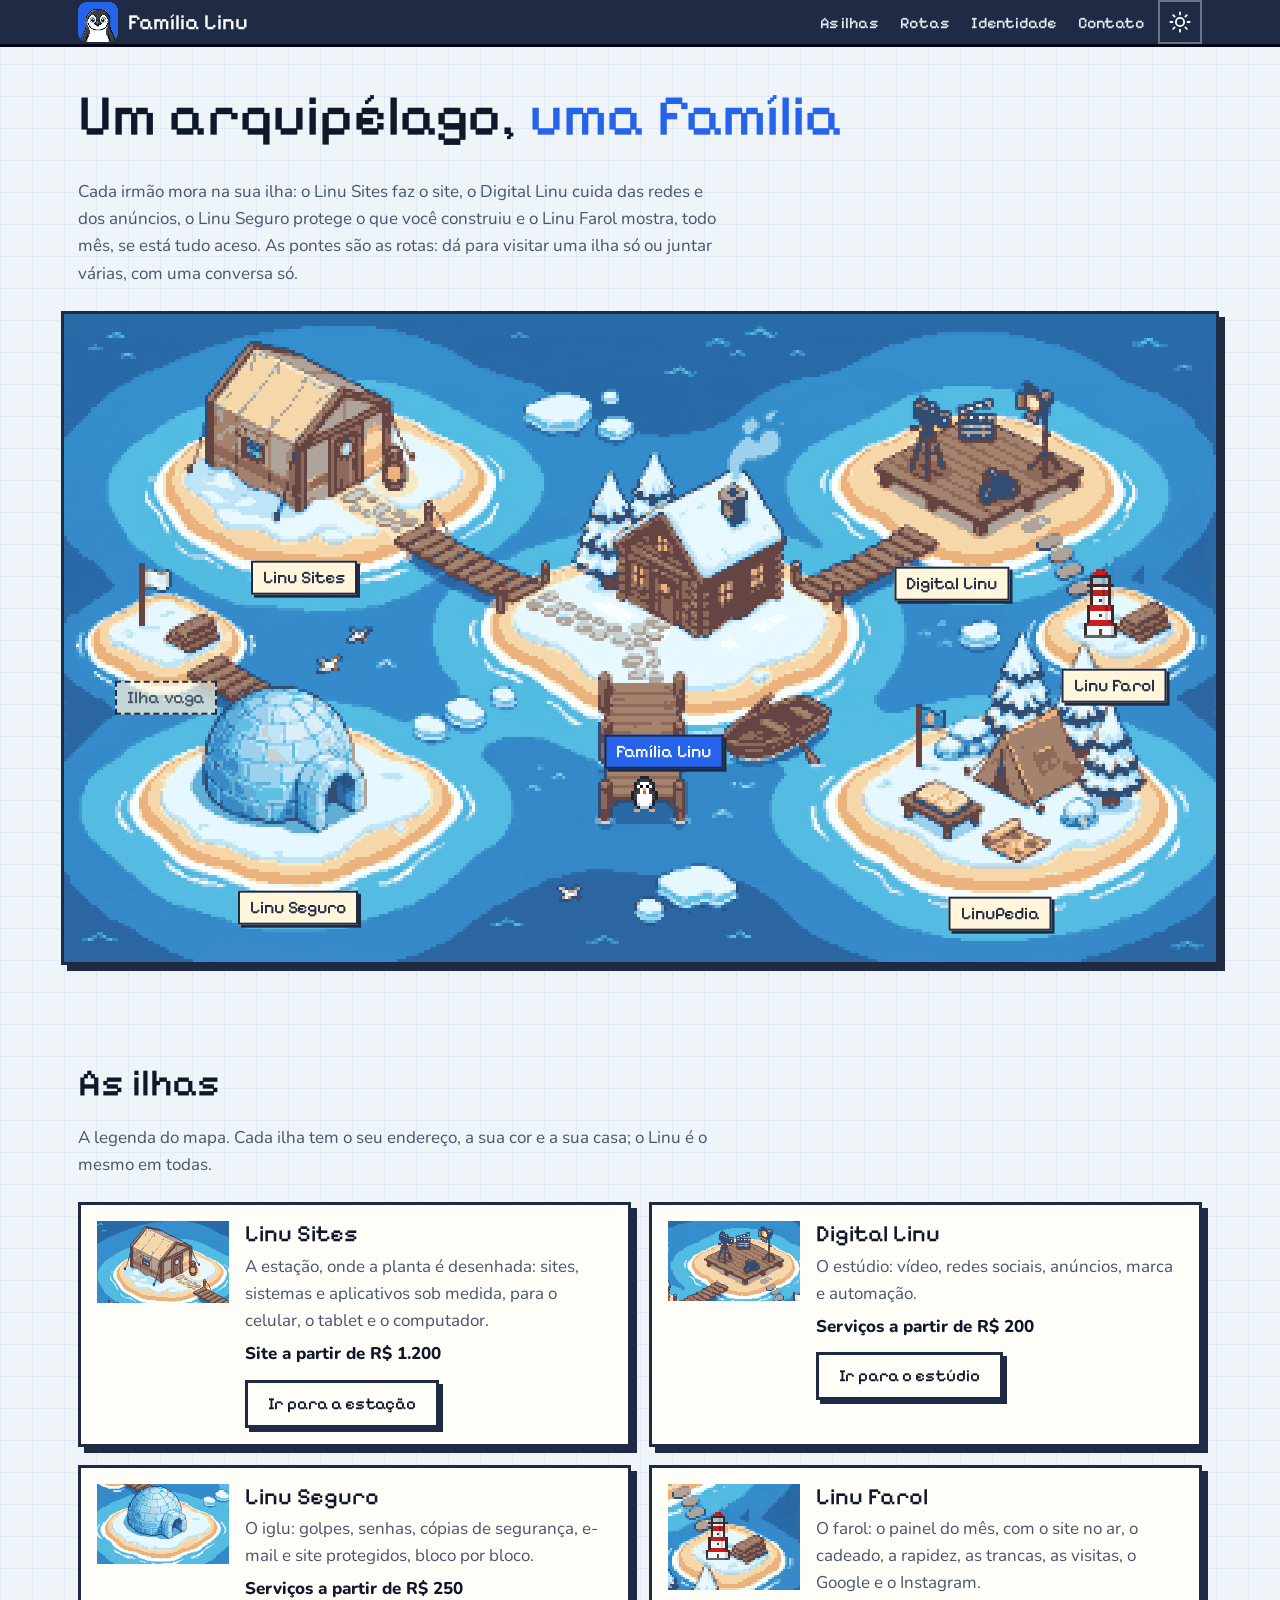
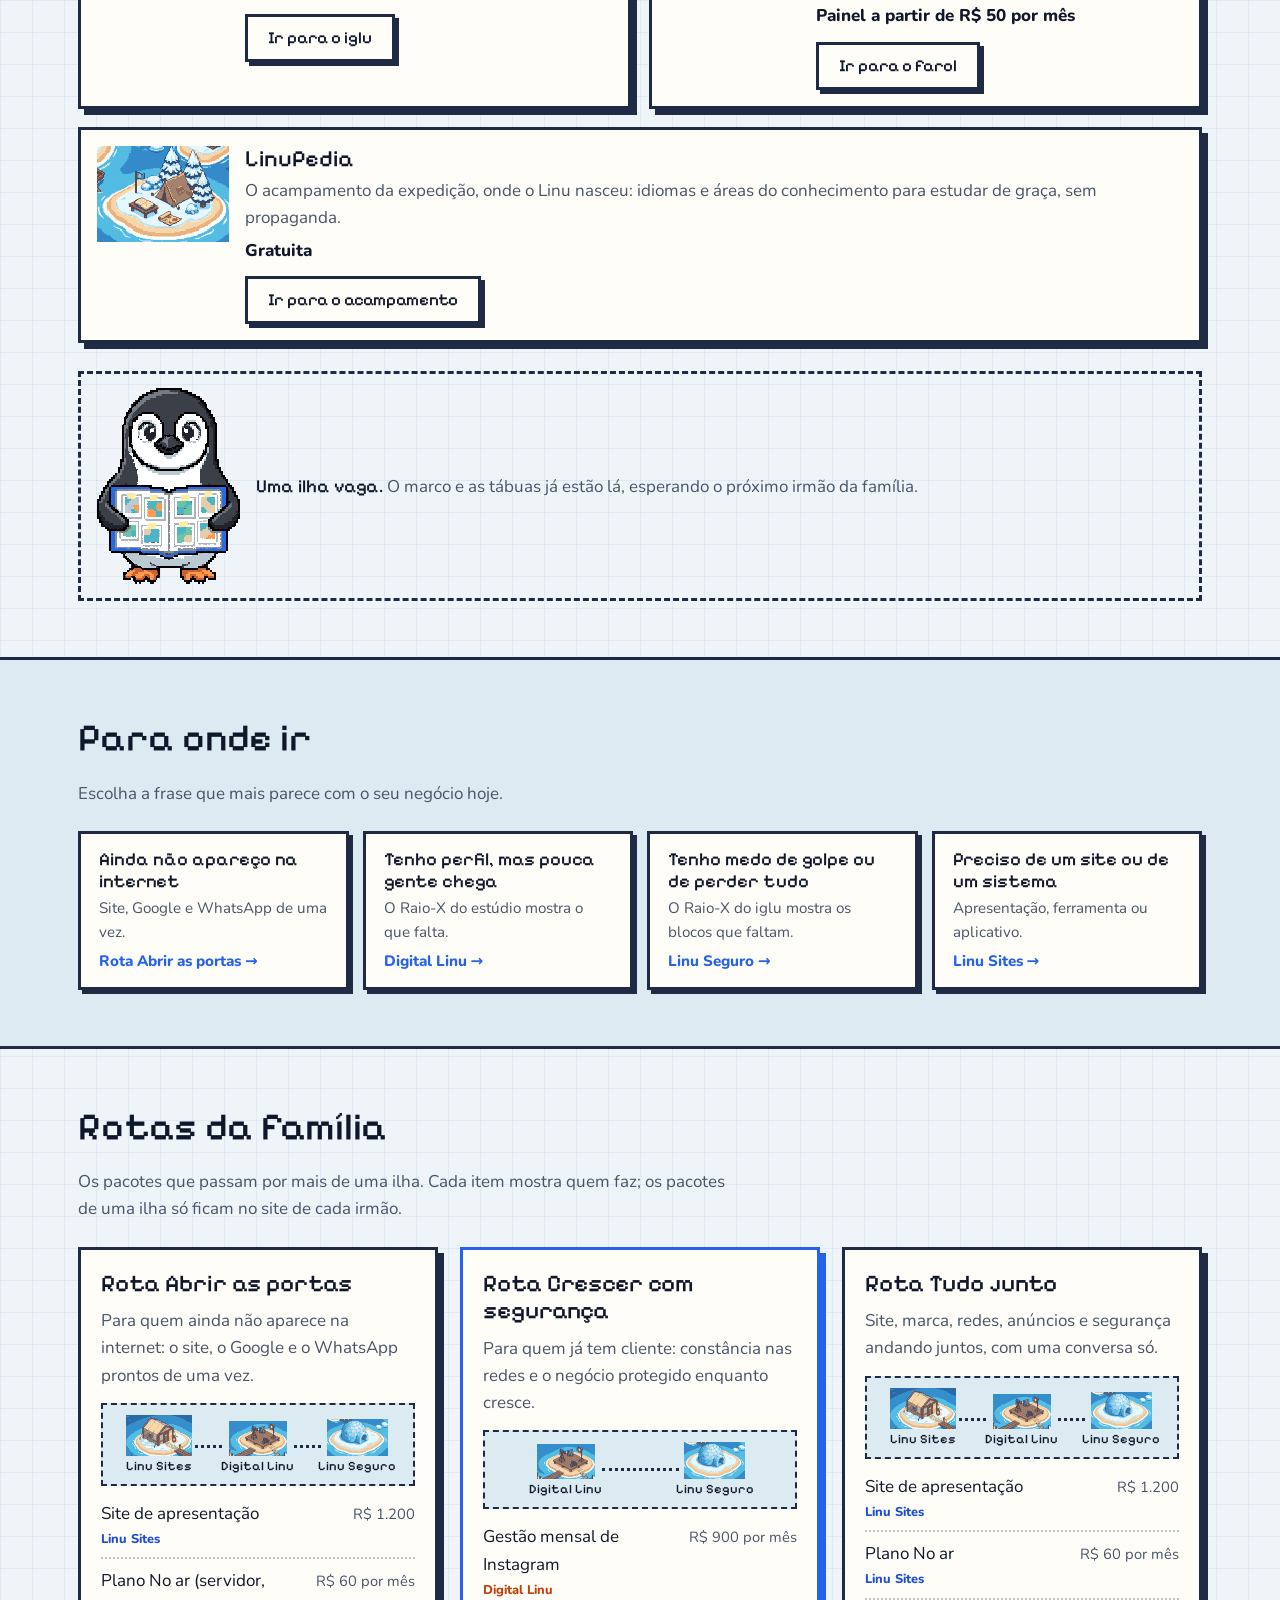
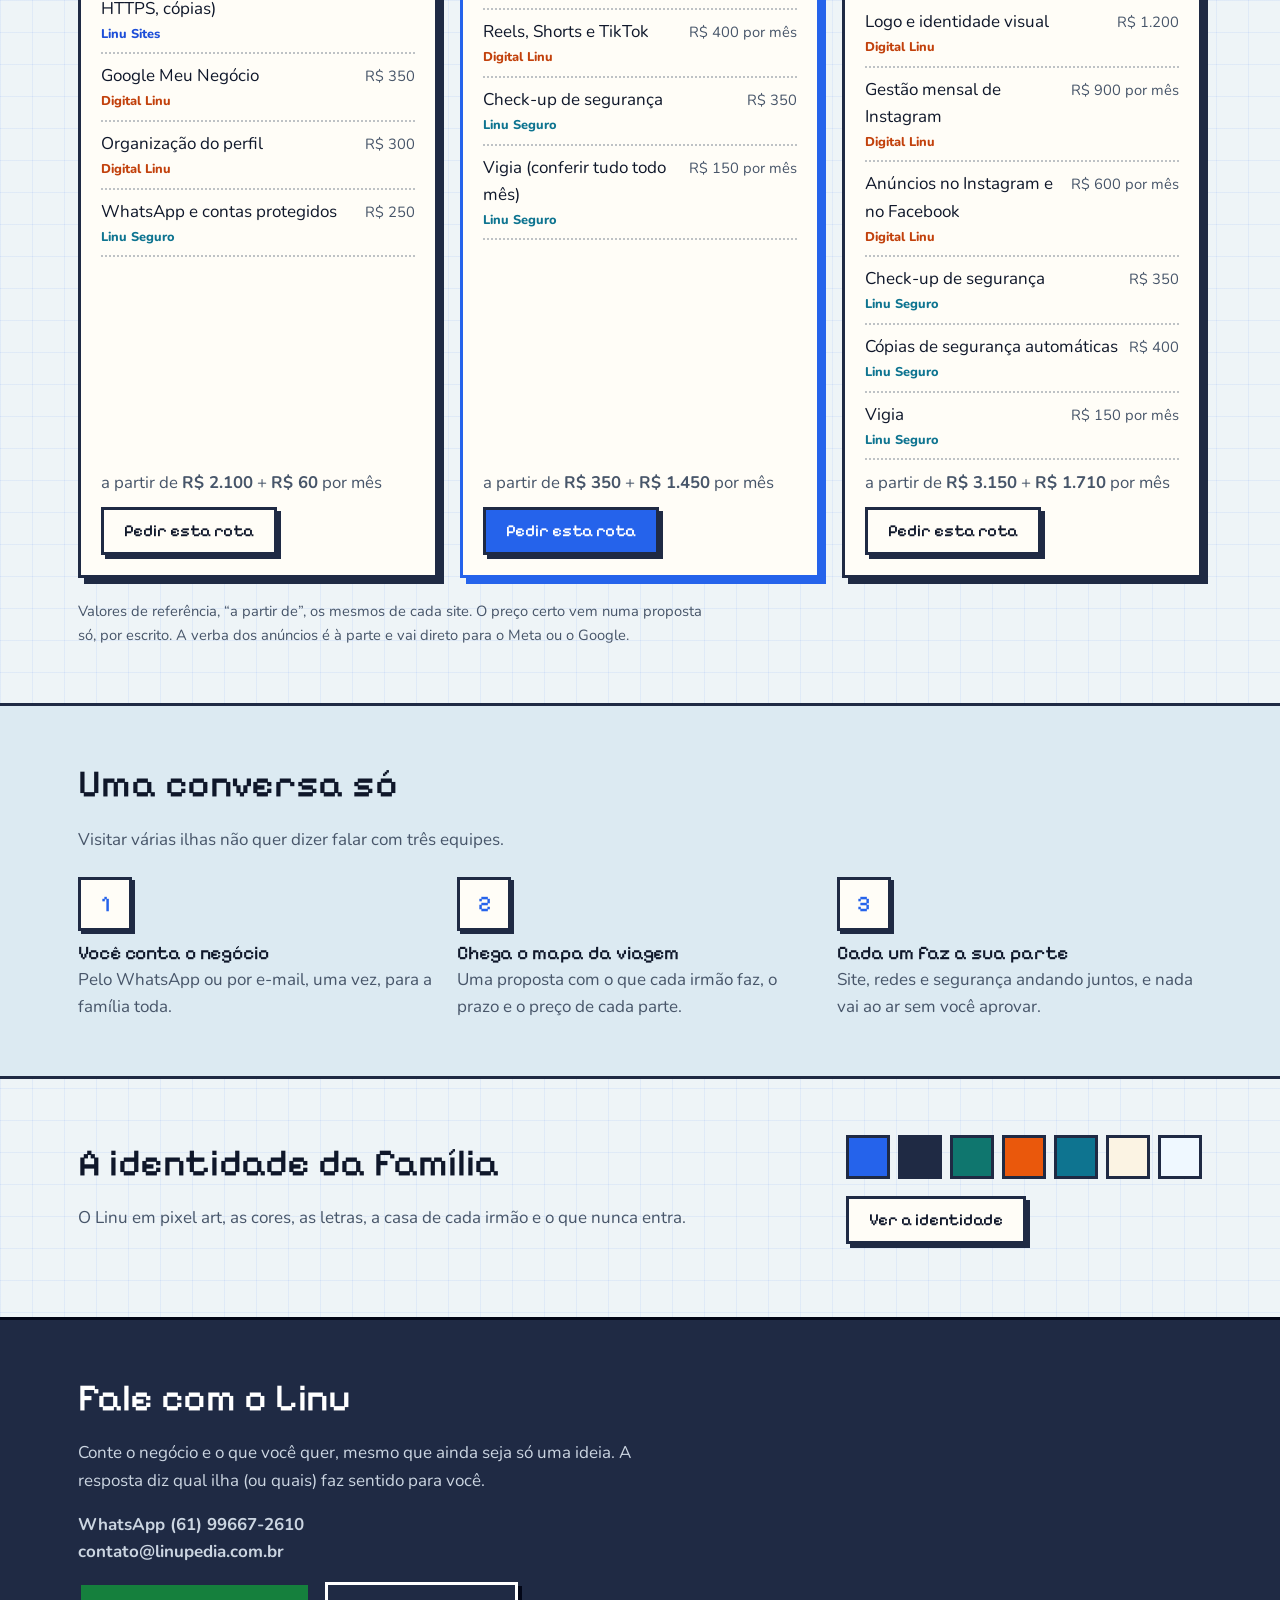
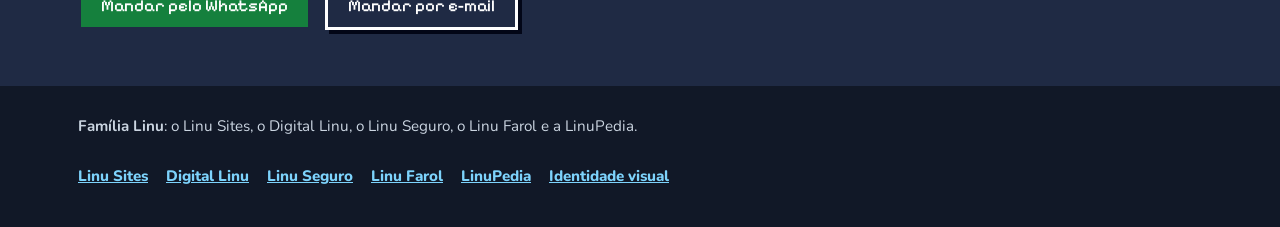
==== commit c4eb6887: "Título com o Farol, dados de organização para o Google e as pontes da rota sem sobrar na quebra" ====
--- a/index.html
+++ b/index.html
@@ -3,7 +3,7 @@
 <head>
   <meta charset="utf-8">
   <meta name="viewport" content="width=device-width, initial-scale=1">
-  <title>Família Linu: as ilhas do Linu Sites, do Digital e do Seguro</title>
+  <title>Família Linu: as ilhas do Linu Sites, do Digital, do Seguro e do Farol</title>
   <meta name="description" content="Um arquipélago, uma família: o Linu Sites faz o site, o Digital Linu cuida das redes e dos anúncios, o Linu Seguro protege o negócio e o Linu Farol mostra o painel do mês. Rotas que juntam os irmãos, com uma conversa só.">
   <meta name="theme-color" content="#1F2A44">
   <link rel="icon" href="img/linu-logo.png?v=04939f80" type="image/png" sizes="128x128">
@@ -18,6 +18,7 @@
   <meta property="og:image:width" content="1200">
   <meta property="og:image:height" content="630">
   <meta name="twitter:card" content="summary_large_image">
+  <script type="application/ld+json">{"@context":"https://schema.org","@type":"Organization","name":"Família Linu","url":"https://familia.linupedia.com.br/","description":"Site, redes sociais, anúncios, segurança digital e o painel do mês para pequenos negócios, com uma conversa só.","logo":"https://familia.linupedia.com.br/img/linu-logo.png","image":"https://familia.linupedia.com.br/img/compartilhar.png","telephone":"+55-61-99667-2610","email":"contato@linupedia.com.br","areaServed":"BR","subOrganization":[{"@type":"ProfessionalService","name":"Linu Sites","url":"https://sites.linupedia.com.br/"},{"@type":"ProfessionalService","name":"Digital Linu","url":"https://digital.linupedia.com.br/"},{"@type":"ProfessionalService","name":"Linu Seguro","url":"https://seguro.linupedia.com.br/"},{"@type":"ProfessionalService","name":"Linu Farol","url":"https://farol.linupedia.com.br/"}],"parentOrganization":{"@type":"Organization","name":"LinuPedia","url":"https://linupedia.com.br"}}</script>
   <meta http-equiv="Content-Security-Policy" content="default-src 'self'; img-src 'self' data:; font-src 'self'; style-src 'self'; script-src 'self'; connect-src 'self'; object-src 'none'; base-uri 'self'; form-action 'self'">
   <link rel="canonical" href="https://familia.linupedia.com.br/">
   <link rel="preload" href="fontes/pixelify-sans-latin.woff2" as="font" type="font/woff2" crossorigin>
--- a/css/estilo.css
+++ b/css/estilo.css
@@ -146,9 +146,12 @@
 .rota-destaque { border-color: var(--cor); box-shadow: 6px 6px 0 var(--cor); }
 .rota-nome { margin: 0; font-size: 1.5rem; }
 .rota > p { margin: 0; color: var(--tinta-suave); }
-.rota-paradas { list-style: none; margin: 4px 0; padding: 10px 6px; display: flex; flex-wrap: wrap; align-items: flex-end; gap: 4px 26px; background: var(--mar); border: 2px dashed var(--borda); }
-.rota-paradas li { position: relative; display: grid; justify-items: center; gap: 2px; font: 500 .8rem "Pixelify Sans", sans-serif; color: var(--tinta); }
-.rota-paradas li + li::before { content: ""; position: absolute; left: -24px; bottom: 26px; width: 20px; border-top: 3px dotted var(--borda); }
+.rota-paradas { list-style: none; margin: 4px 0; padding: 10px 6px; display: flex; align-items: flex-end; background: var(--mar); border: 2px dashed var(--borda); }
+/* as paradas numa linha só, em colunas iguais: a ponte pontilhada vai do centro de uma ao centro da outra, sem nunca
+   sobrar solta numa quebra de linha (11/11/2026) */
+.rota-paradas li { position: relative; flex: 1 1 0; min-width: 0; display: grid; justify-items: center; gap: 2px; font: 500 .8rem "Pixelify Sans", sans-serif; color: var(--tinta); text-align: center; }
+.rota-paradas img { max-width: 100%; height: auto; }
+.rota-paradas li + li::before { content: ""; position: absolute; left: calc(-50% + 36px); right: calc(50% + 36px); bottom: 26px; border-top: 3px dotted var(--borda); }
 .rota-itens { list-style: none; margin: 0; padding: 0; display: grid; gap: 8px; flex: 1; align-content: start; }
 .rota-itens li { display: grid; grid-template-columns: 1fr auto; gap: 2px 10px; align-items: baseline; padding-bottom: 8px; border-bottom: 2px dotted rgba(71, 85, 105, .35); }
 .rota-itens small { grid-column: 1 / -1; font-weight: 800; font-size: .8rem; }
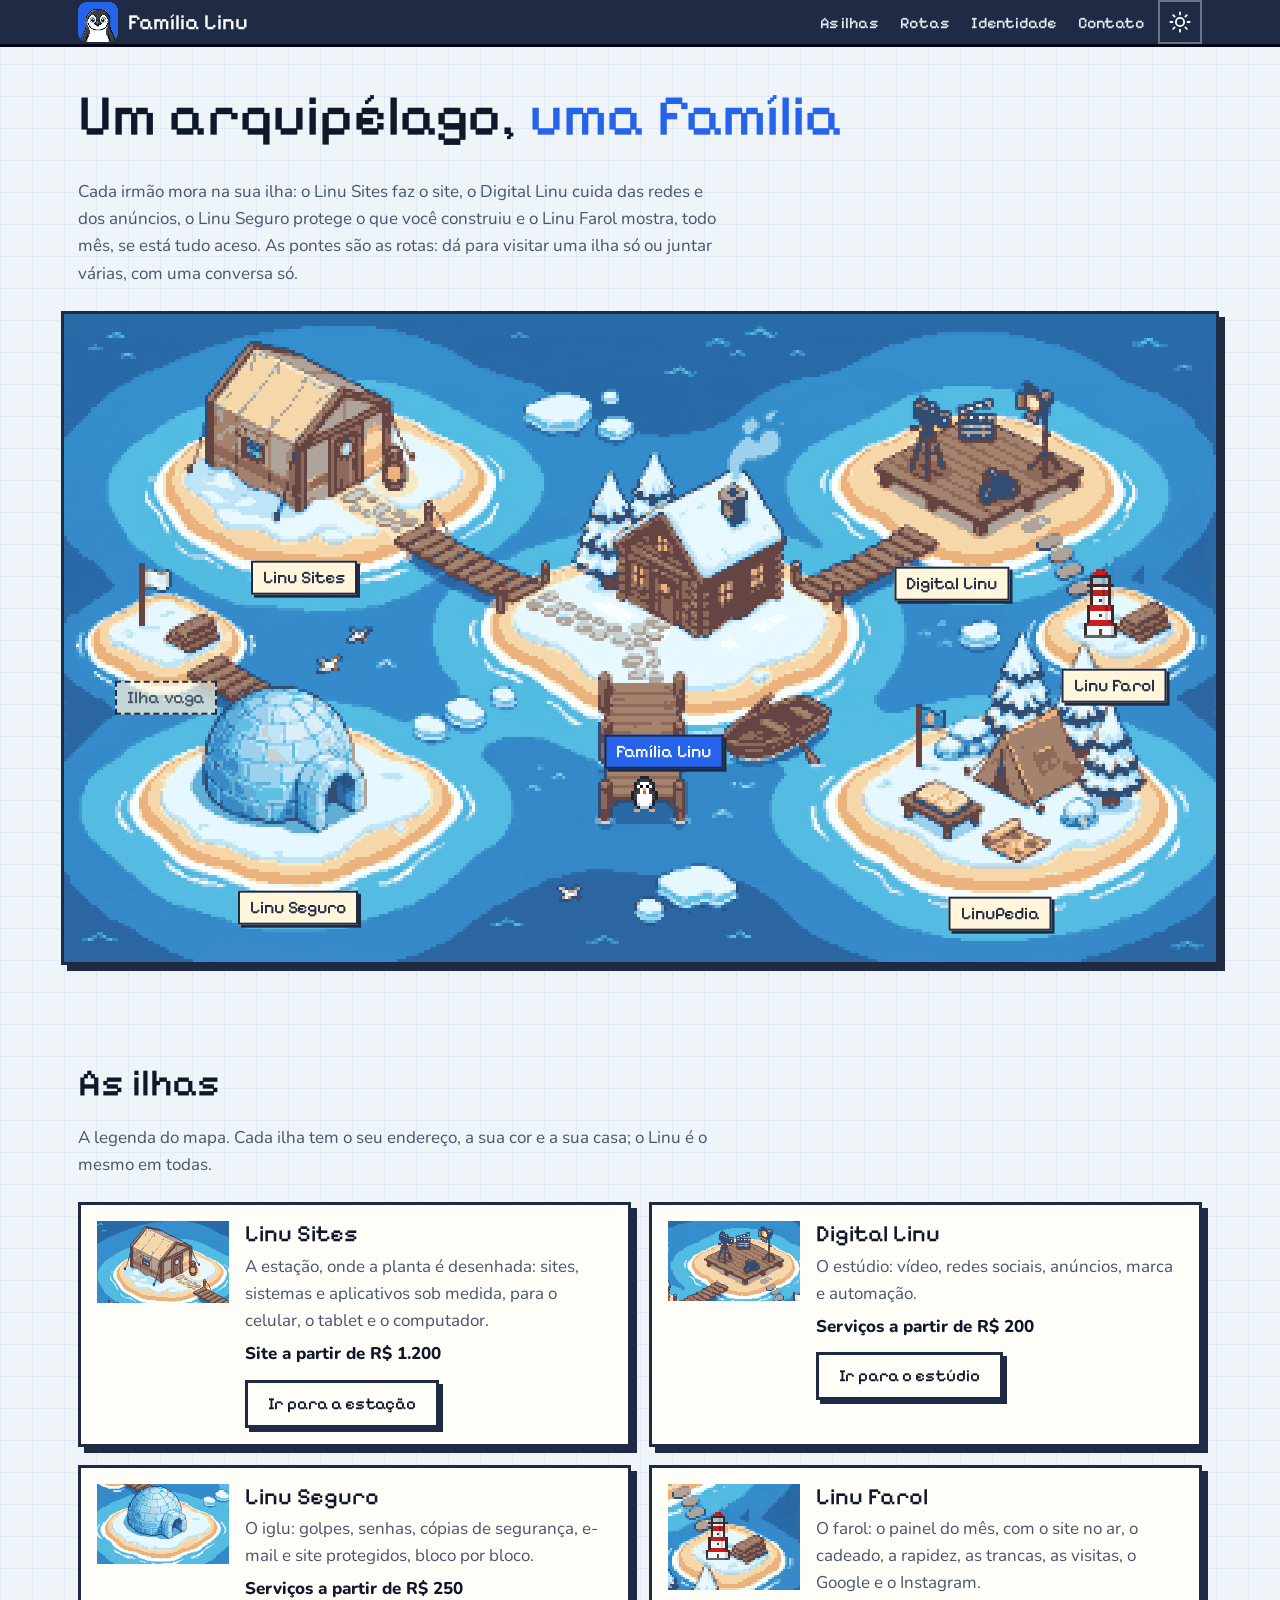
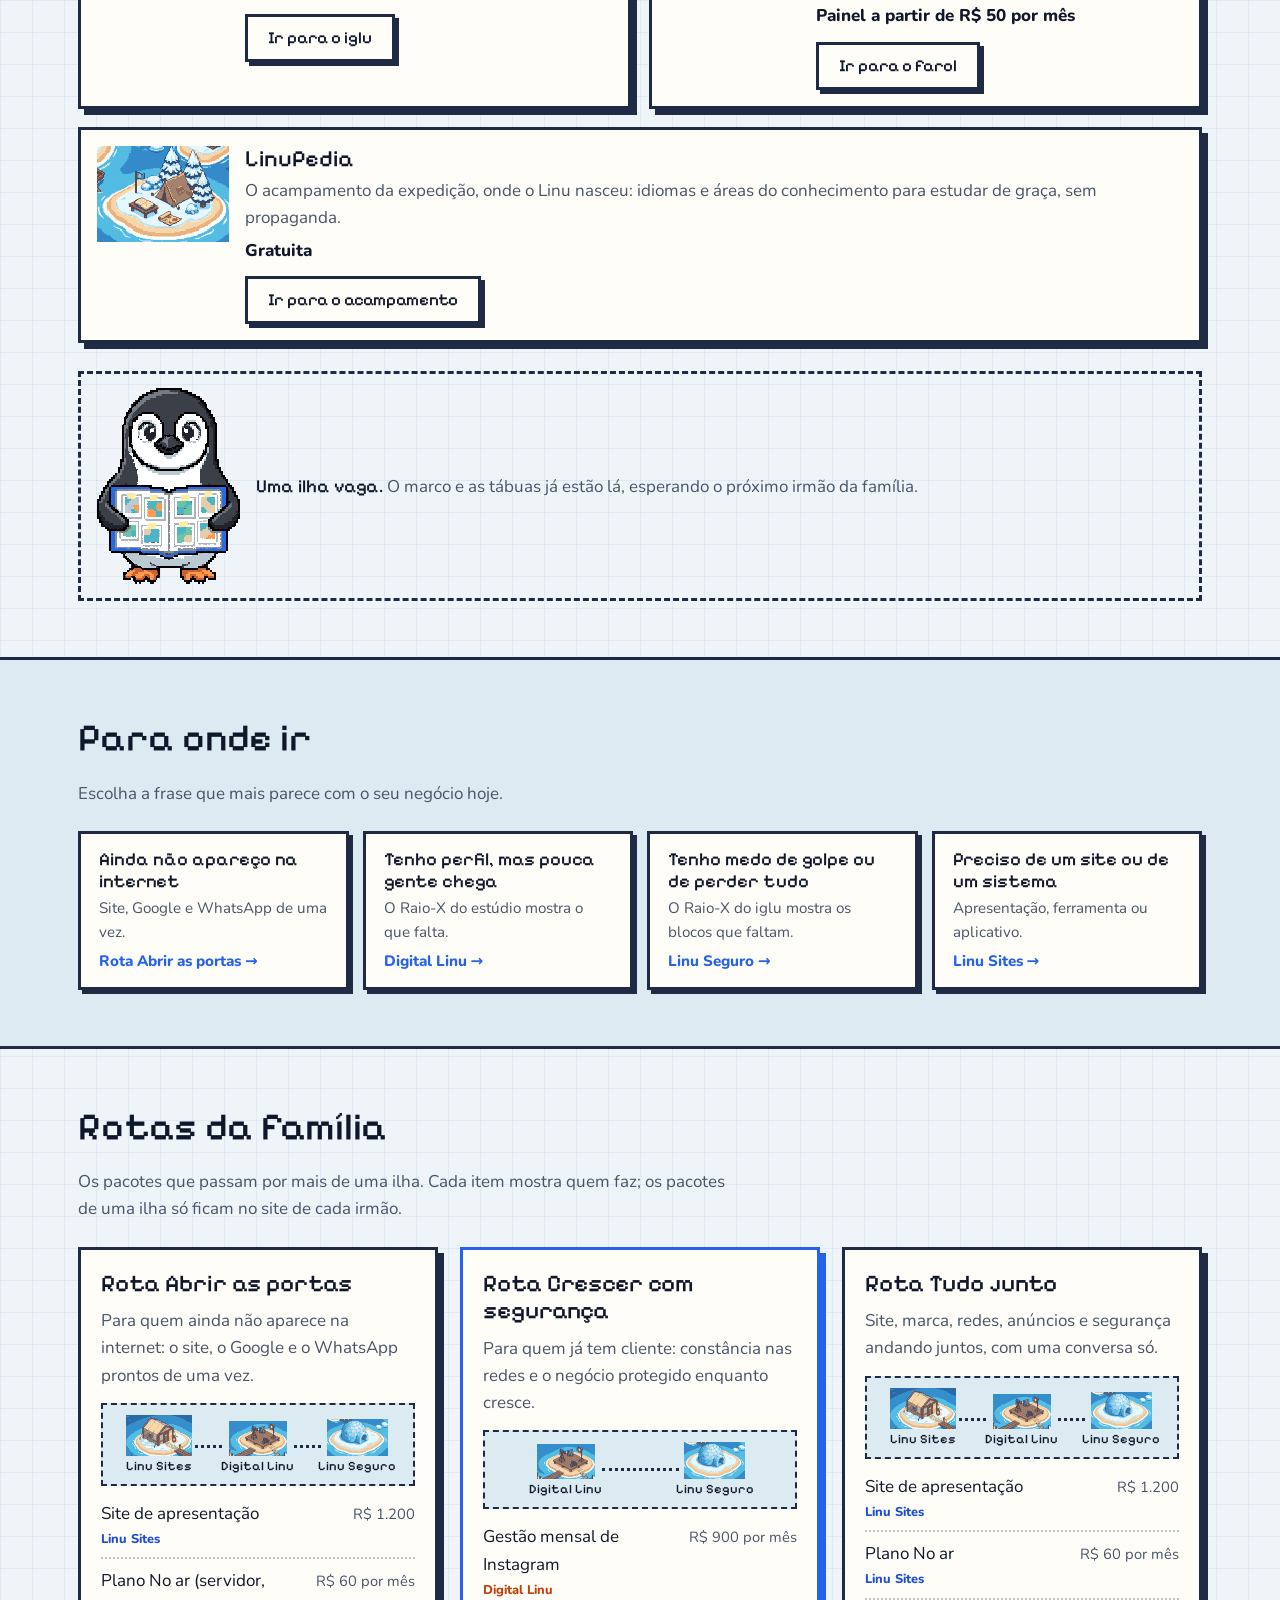
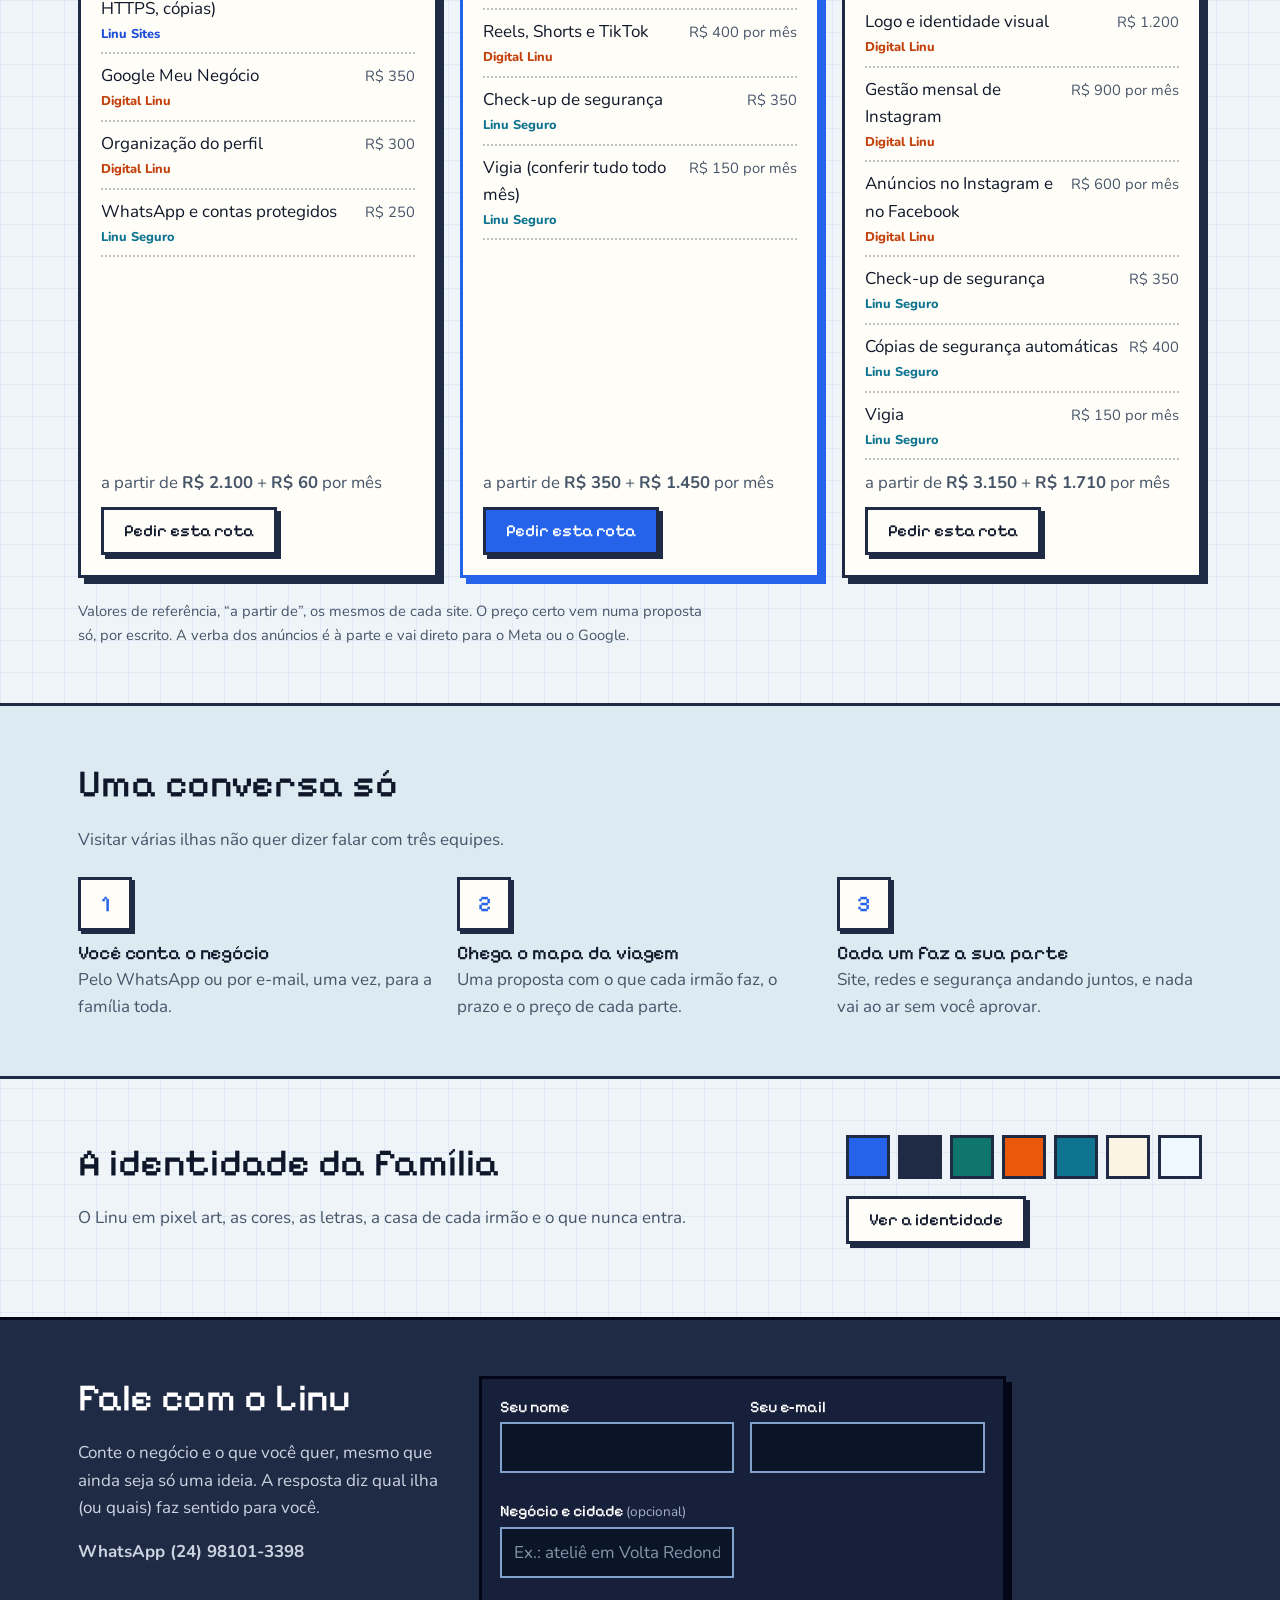
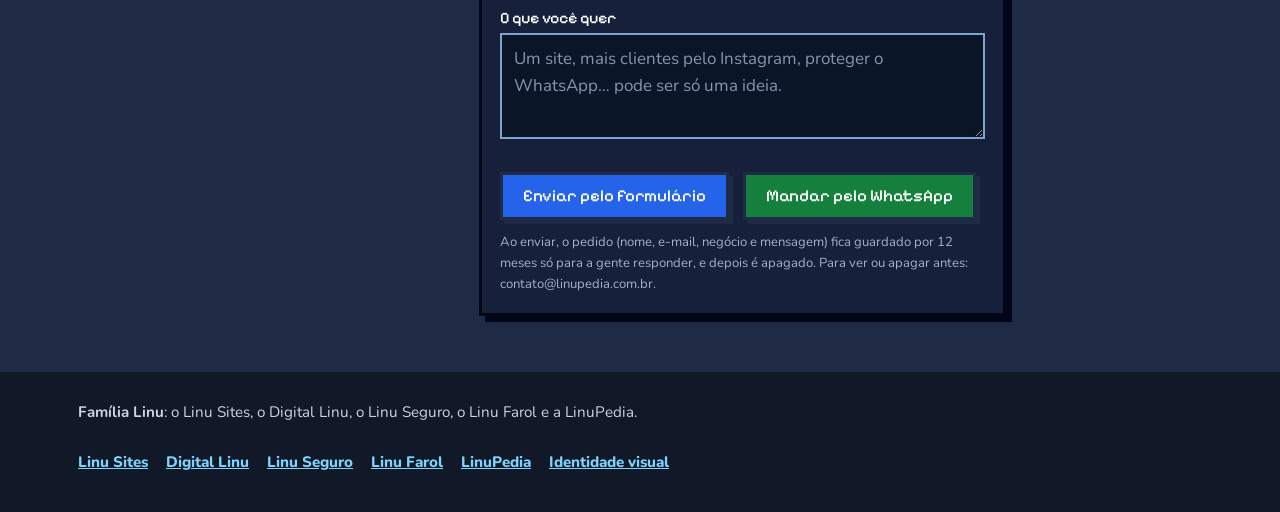
==== commit 7018a6b1: "Contato: WhatsApp (24) 98101-3398 e o e-mail vira formulário, com o /admin na Família" ====
--- a/index.html
+++ b/index.html
@@ -18,19 +18,20 @@
   <meta property="og:image:width" content="1200">
   <meta property="og:image:height" content="630">
   <meta name="twitter:card" content="summary_large_image">
-  <script type="application/ld+json">{"@context":"https://schema.org","@type":"Organization","name":"Família Linu","url":"https://familia.linupedia.com.br/","description":"Site, redes sociais, anúncios, segurança digital e o painel do mês para pequenos negócios, com uma conversa só.","logo":"https://familia.linupedia.com.br/img/linu-logo.png","image":"https://familia.linupedia.com.br/img/compartilhar.png","telephone":"+55-61-99667-2610","email":"contato@linupedia.com.br","areaServed":"BR","subOrganization":[{"@type":"ProfessionalService","name":"Linu Sites","url":"https://sites.linupedia.com.br/"},{"@type":"ProfessionalService","name":"Digital Linu","url":"https://digital.linupedia.com.br/"},{"@type":"ProfessionalService","name":"Linu Seguro","url":"https://seguro.linupedia.com.br/"},{"@type":"ProfessionalService","name":"Linu Farol","url":"https://farol.linupedia.com.br/"}],"parentOrganization":{"@type":"Organization","name":"LinuPedia","url":"https://linupedia.com.br"}}</script>
-  <meta http-equiv="Content-Security-Policy" content="default-src 'self'; img-src 'self' data:; font-src 'self'; style-src 'self'; script-src 'self'; connect-src 'self'; object-src 'none'; base-uri 'self'; form-action 'self'">
+  <script type="application/ld+json">{"@context":"https://schema.org","@type":"Organization","name":"Família Linu","url":"https://familia.linupedia.com.br/","description":"Site, redes sociais, anúncios, segurança digital e o painel do mês para pequenos negócios, com uma conversa só.","logo":"https://familia.linupedia.com.br/img/linu-logo.png","image":"https://familia.linupedia.com.br/img/compartilhar.png","telephone":"+55-24-98101-3398","email":"contato@linupedia.com.br","areaServed":"BR","subOrganization":[{"@type":"ProfessionalService","name":"Linu Sites","url":"https://sites.linupedia.com.br/"},{"@type":"ProfessionalService","name":"Digital Linu","url":"https://digital.linupedia.com.br/"},{"@type":"ProfessionalService","name":"Linu Seguro","url":"https://seguro.linupedia.com.br/"},{"@type":"ProfessionalService","name":"Linu Farol","url":"https://farol.linupedia.com.br/"}],"parentOrganization":{"@type":"Organization","name":"LinuPedia","url":"https://linupedia.com.br"}}</script>
+  <meta http-equiv="Content-Security-Policy" content="default-src 'self'; img-src 'self' data:; font-src 'self'; style-src 'self'; script-src 'self'; connect-src 'self' https://farol.linupedia.com.br; object-src 'none'; base-uri 'self'; form-action 'self'">
   <link rel="canonical" href="https://familia.linupedia.com.br/">
   <link rel="preload" href="fontes/pixelify-sans-latin.woff2" as="font" type="font/woff2" crossorigin>
   <script src="js/tema-inicio.js?v=b2e4d710"></script>
   <link rel="stylesheet" href="css/fontes-pixel.css?v=5a3ab9f0">
-  <link rel="stylesheet" href="css/estilo.css?v=715736fe">
+  <link rel="stylesheet" href="css/estilo.css?v=8259e876">
   <link rel="stylesheet" href="css/marcas.css?v=cd5d8400">
   <link rel="stylesheet" href="css/movimento.css?v=6c3684a3">
-  <script src="js/familia.js?v=83feeebc" defer></script>
+  <script src="js/familia.js?v=e1f7f5df" defer></script>
   <script src="js/linu-vivo.js?v=daf0f399" defer></script>
   <script src="js/mapa-linu.js?v=a520ba24" defer></script>
   <script src="js/movimento.js?v=c068d761" defer></script>
+  <script src="js/farol-visitas.js?v=56fa18e5" defer></script>
 </head>
 <body>
   <header class="topo">
@@ -185,7 +186,7 @@
               <li>WhatsApp e contas protegidos<span class="valor">R$&nbsp;250</span><small class="de-seguro">Linu Seguro</small></li>
             </ul>
             <p class="rota-total">a partir de <b>R$&nbsp;2.100</b> + <b>R$&nbsp;60</b> por mês</p>
-            <a class="botao botao-linha" href="https://wa.me/5561996672610?text=Ol%C3%A1%2C%20Fam%C3%ADlia%20Linu%21%20Quero%20um%20or%C3%A7amento%20da%20rota%20Abrir%20as%20portas%3A%20Site%20de%20apresenta%C3%A7%C3%A3o%2C%20Plano%20No%20ar%20%28servidor%2C%20HTTPS%2C%20c%C3%B3pias%29%2C%20Google%20Meu%20Neg%C3%B3cio%2C%20Organiza%C3%A7%C3%A3o%20do%20perfil%2C%20WhatsApp%20e%20contas%20protegidos.%20Estimativa%20pela%20p%C3%A1gina%3A%20a%20partir%20de%20R%24%202.100%20%2B%20R%24%2060%20por%20m%C3%AAs." target="_blank" rel="noopener">Pedir esta rota</a>
+            <a class="botao botao-linha" href="https://wa.me/5524981013398?text=Ol%C3%A1%2C%20Fam%C3%ADlia%20Linu%21%20Quero%20um%20or%C3%A7amento%20da%20rota%20Abrir%20as%20portas%3A%20Site%20de%20apresenta%C3%A7%C3%A3o%2C%20Plano%20No%20ar%20%28servidor%2C%20HTTPS%2C%20c%C3%B3pias%29%2C%20Google%20Meu%20Neg%C3%B3cio%2C%20Organiza%C3%A7%C3%A3o%20do%20perfil%2C%20WhatsApp%20e%20contas%20protegidos.%20Estimativa%20pela%20p%C3%A1gina%3A%20a%20partir%20de%20R%24%202.100%20%2B%20R%24%2060%20por%20m%C3%AAs." target="_blank" rel="noopener">Pedir esta rota</a>
           </article>
           <article class="rota rota-destaque">
             <h3 class="rota-nome">Rota Crescer com segurança</h3>
@@ -198,7 +199,7 @@
               <li>Vigia (conferir tudo todo mês)<span class="valor">R$&nbsp;150 por mês</span><small class="de-seguro">Linu Seguro</small></li>
             </ul>
             <p class="rota-total">a partir de <b>R$&nbsp;350</b> + <b>R$&nbsp;1.450</b> por mês</p>
-            <a class="botao" href="https://wa.me/5561996672610?text=Ol%C3%A1%2C%20Fam%C3%ADlia%20Linu%21%20Quero%20um%20or%C3%A7amento%20da%20rota%20Crescer%20com%20seguran%C3%A7a%3A%20Gest%C3%A3o%20mensal%20de%20Instagram%2C%20Reels%2C%20Shorts%20e%20TikTok%2C%20Check-up%20de%20seguran%C3%A7a%2C%20Vigia%20%28conferir%20tudo%20todo%20m%C3%AAs%29.%20Estimativa%20pela%20p%C3%A1gina%3A%20a%20partir%20de%20R%24%20350%20%2B%20R%24%201.450%20por%20m%C3%AAs." target="_blank" rel="noopener">Pedir esta rota</a>
+            <a class="botao" href="https://wa.me/5524981013398?text=Ol%C3%A1%2C%20Fam%C3%ADlia%20Linu%21%20Quero%20um%20or%C3%A7amento%20da%20rota%20Crescer%20com%20seguran%C3%A7a%3A%20Gest%C3%A3o%20mensal%20de%20Instagram%2C%20Reels%2C%20Shorts%20e%20TikTok%2C%20Check-up%20de%20seguran%C3%A7a%2C%20Vigia%20%28conferir%20tudo%20todo%20m%C3%AAs%29.%20Estimativa%20pela%20p%C3%A1gina%3A%20a%20partir%20de%20R%24%20350%20%2B%20R%24%201.450%20por%20m%C3%AAs." target="_blank" rel="noopener">Pedir esta rota</a>
           </article>
           <article class="rota">
             <h3 class="rota-nome">Rota Tudo junto</h3>
@@ -215,7 +216,7 @@
               <li>Vigia<span class="valor">R$&nbsp;150 por mês</span><small class="de-seguro">Linu Seguro</small></li>
             </ul>
             <p class="rota-total">a partir de <b>R$&nbsp;3.150</b> + <b>R$&nbsp;1.710</b> por mês</p>
-            <a class="botao botao-linha" href="https://wa.me/5561996672610?text=Ol%C3%A1%2C%20Fam%C3%ADlia%20Linu%21%20Quero%20um%20or%C3%A7amento%20da%20rota%20Tudo%20junto%3A%20Site%20de%20apresenta%C3%A7%C3%A3o%2C%20Plano%20No%20ar%2C%20Logo%20e%20identidade%20visual%2C%20Gest%C3%A3o%20mensal%20de%20Instagram%2C%20An%C3%BAncios%20no%20Instagram%20e%20no%20Facebook%2C%20Check-up%20de%20seguran%C3%A7a%2C%20C%C3%B3pias%20de%20seguran%C3%A7a%20autom%C3%A1ticas%2C%20Vigia.%20Estimativa%20pela%20p%C3%A1gina%3A%20a%20partir%20de%20R%24%203.150%20%2B%20R%24%201.710%20por%20m%C3%AAs." target="_blank" rel="noopener">Pedir esta rota</a>
+            <a class="botao botao-linha" href="https://wa.me/5524981013398?text=Ol%C3%A1%2C%20Fam%C3%ADlia%20Linu%21%20Quero%20um%20or%C3%A7amento%20da%20rota%20Tudo%20junto%3A%20Site%20de%20apresenta%C3%A7%C3%A3o%2C%20Plano%20No%20ar%2C%20Logo%20e%20identidade%20visual%2C%20Gest%C3%A3o%20mensal%20de%20Instagram%2C%20An%C3%BAncios%20no%20Instagram%20e%20no%20Facebook%2C%20Check-up%20de%20seguran%C3%A7a%2C%20C%C3%B3pias%20de%20seguran%C3%A7a%20autom%C3%A1ticas%2C%20Vigia.%20Estimativa%20pela%20p%C3%A1gina%3A%20a%20partir%20de%20R%24%203.150%20%2B%20R%24%201.710%20por%20m%C3%AAs." target="_blank" rel="noopener">Pedir esta rota</a>
           </article>
         </div>
         <p class="rotas-nota" data-mov="aparece">Valores de referência, “a partir de”, os mesmos de cada site. O preço certo vem numa proposta só, por
@@ -257,12 +258,39 @@
           <h2 data-mov="palavras">Fale com o Linu</h2>
           <p>Conte o negócio e o que você quer, mesmo que ainda seja só uma ideia. A resposta diz qual ilha (ou quais) faz
             sentido para você.</p>
-          <p class="contato-canais">WhatsApp (61) 99667-2610<br>contato@linupedia.com.br</p>
-          <div class="botoes">
-            <a class="botao botao-whatsapp" href="https://wa.me/5561996672610?text=Ol%C3%A1%2C%20Fam%C3%ADlia%20Linu%21%20Quero%20conversar%20sobre%20o%20meu%20neg%C3%B3cio." target="_blank" rel="noopener">Mandar pelo WhatsApp</a>
-            <a class="botao botao-linha-clara" href="mailto:contato@linupedia.com.br?subject=Fam%C3%ADlia%20Linu">Mandar por e-mail</a>
-          </div>
-        </div>
+          <p class="contato-canais">WhatsApp (24) 98101-3398</p>
+        </div>
+        <!-- O formulário (11/11/2026): o pedido chega no e-mail da família e no /admin (linuarquivos/servidor/linu-pedidos);
+             o WhatsApp abre com a mensagem já escrita -->
+        <form class="contato-form" data-contato novalidate>
+          <div class="campo">
+            <label for="nome">Seu nome</label>
+            <input type="text" id="nome" name="nome" autocomplete="name" required aria-describedby="nome-erro">
+            <p class="campo-erro" id="nome-erro" aria-live="polite"></p>
+          </div>
+          <div class="campo">
+            <label for="email">Seu e-mail</label>
+            <input type="email" id="email" name="email" autocomplete="email" inputmode="email" required aria-describedby="email-erro">
+            <p class="campo-erro" id="email-erro" aria-live="polite"></p>
+          </div>
+          <div class="campo">
+            <label for="negocio">Negócio e cidade <span class="opcional">(opcional)</span></label>
+            <input type="text" id="negocio" name="negocio" placeholder="Ex.: ateliê em Volta Redonda">
+          </div>
+          <div class="campo campo-largo">
+            <label for="mensagem">O que você quer</label>
+            <textarea id="mensagem" name="mensagem" rows="3" required aria-describedby="mensagem-erro" placeholder="Um site, mais clientes pelo Instagram, proteger o WhatsApp… pode ser só uma ideia."></textarea>
+            <p class="campo-erro" id="mensagem-erro" aria-live="polite"></p>
+          </div>
+          <!-- campo que só robô preenche (o servidor ignora o pedido que vier com ele) -->
+          <div class="pote" aria-hidden="true"><label>Não preencha<input type="text" name="site_extra" tabindex="-1" autocomplete="off"></label></div>
+          <div class="botoes campo-largo">
+            <button type="submit" class="botao" data-enviar>Enviar pelo formulário</button>
+            <a class="botao botao-whatsapp" data-whats href="https://wa.me/5524981013398?text=Ol%C3%A1%2C%20Fam%C3%ADlia%20Linu%21%20Quero%20conversar%20sobre%20o%20meu%20neg%C3%B3cio." target="_blank" rel="noopener">Mandar pelo WhatsApp</a>
+          </div>
+          <p class="formulario-status campo-largo" data-status role="status" aria-live="polite"></p>
+          <p class="formulario-privacidade campo-largo">Ao enviar, o pedido (nome, e-mail, negócio e mensagem) fica guardado por 12 meses só para a gente responder, e depois é apagado. Para ver ou apagar antes: contato@linupedia.com.br.</p>
+        </form>
         <img class="pixel contato-linu" data-mov="cortina" data-linu-vivo data-piscar="img/linu-frente-piscando.png?v=bdd2509a" src="img/linu-frente.png?v=015c42f4" alt="O Linu, de frente, esperando a sua mensagem" width="172" height="190" loading="lazy">
       </div>
     </section>
--- a/css/estilo.css
+++ b/css/estilo.css
@@ -183,6 +183,27 @@
 .contato-canais { font-weight: 700; }
 .botoes { display: flex; flex-wrap: wrap; gap: 14px; }
 .contato-linu { width: 172px; justify-self: center; }
+/* o formulário (11/11/2026): celular, uma coluna; tablet, o texto ao lado do Linu e o formulário embaixo, em duas
+   colunas; computador, texto, formulário e Linu lado a lado */
+.contato-form { display: grid; gap: 4px 16px; padding: 18px; background: #16203A; border: 3px solid #020617; box-shadow: 6px 6px 0 #020617; }
+.contato-form .campo { display: grid; gap: 6px; }
+.contato-form .campo:not(:has(.campo-erro))::after { content: ""; min-height: 1.2em; }  /* o mesmo respiro dos campos com aviso */
+.contato-form label { font: 500 1rem "Pixelify Sans", "Nunito", sans-serif; color: #FFFFFF; }
+.contato-form .opcional { font: 400 .85rem "Nunito", sans-serif; color: #A3B1C6; }
+.contato-form input, .contato-form textarea { width: 100%; min-height: 48px; padding: 10px 12px; border: 2px solid #7FA3CC; border-radius: 0; background: #0A1628; color: #FFFFFF; font: inherit; transition: border-color .15s ease-out; }
+.contato-form textarea { resize: vertical; }
+.contato-form input::placeholder, .contato-form textarea::placeholder { color: #8695AD; }
+.contato-form input:focus, .contato-form textarea:focus { border-color: #93C5FD; outline: none; box-shadow: 0 0 0 2px #93C5FD; }
+.contato-form [aria-invalid="true"] { border-color: #FCA5A5; }
+.campo-erro { margin: 0; min-height: 1.2em; color: #FCA5A5; font-size: .9rem; font-weight: 700; }
+.contato-form .botoes { margin-top: 6px; }
+.contato .formulario-status { margin: 4px 0 0; font-weight: 700; }
+.formulario-status:empty { display: none; }
+.formulario-status.ok { color: #86EFAC; }
+.formulario-status.erro { color: #FCA5A5; }
+.contato .formulario-privacidade { margin: 8px 0 0; font-size: .82rem; color: #A3B1C6; }
+.contato-form .botao[disabled] { opacity: .7; cursor: progress; }
+.pote { position: absolute; left: -10000px; width: 1px; height: 1px; overflow: hidden; }
 
 /* Rodapé */
 .rodape { background: #111827; color: #CBD5E1; padding: 28px 0; font-size: .95rem; }
@@ -286,6 +307,8 @@
   .passos li::before { grid-row: auto; margin-bottom: 8px; }
   .chamada-identidade { grid-template-columns: 1fr auto; }
   .contato-dentro { grid-template-columns: 1fr auto; }
+  .contato-form { grid-column: 1 / -1; grid-row: 2; grid-template-columns: 1fr 1fr; }
+  .contato-form .campo-largo { grid-column: 1 / -1; }
   .identidade-grade { grid-template-columns: repeat(2, 1fr); }
   .identidade-linu, .identidade-grade > .identidade-bloco:nth-child(2) { grid-column: 1 / -1; }
   .cores { grid-auto-flow: row; grid-template-columns: repeat(4, 1fr); overflow: visible; margin: 0; padding: 0; }
@@ -322,3 +345,10 @@
 }
 .erro { min-height: 100vh; display: grid; align-items: center; }
 .sobretitulo { margin: 0 0 8px; color: var(--cor); font-weight: 800; }
+
+/* computador: texto, formulário e o Linu lado a lado (11/11/2026) */
+@media (min-width: 1100px) {
+  .contato-dentro { grid-template-columns: minmax(0, 1fr) minmax(0, 1.4fr) auto; align-items: start; }
+  .contato-form { grid-column: auto; grid-row: auto; }
+  .contato-linu { align-self: end; }
+}
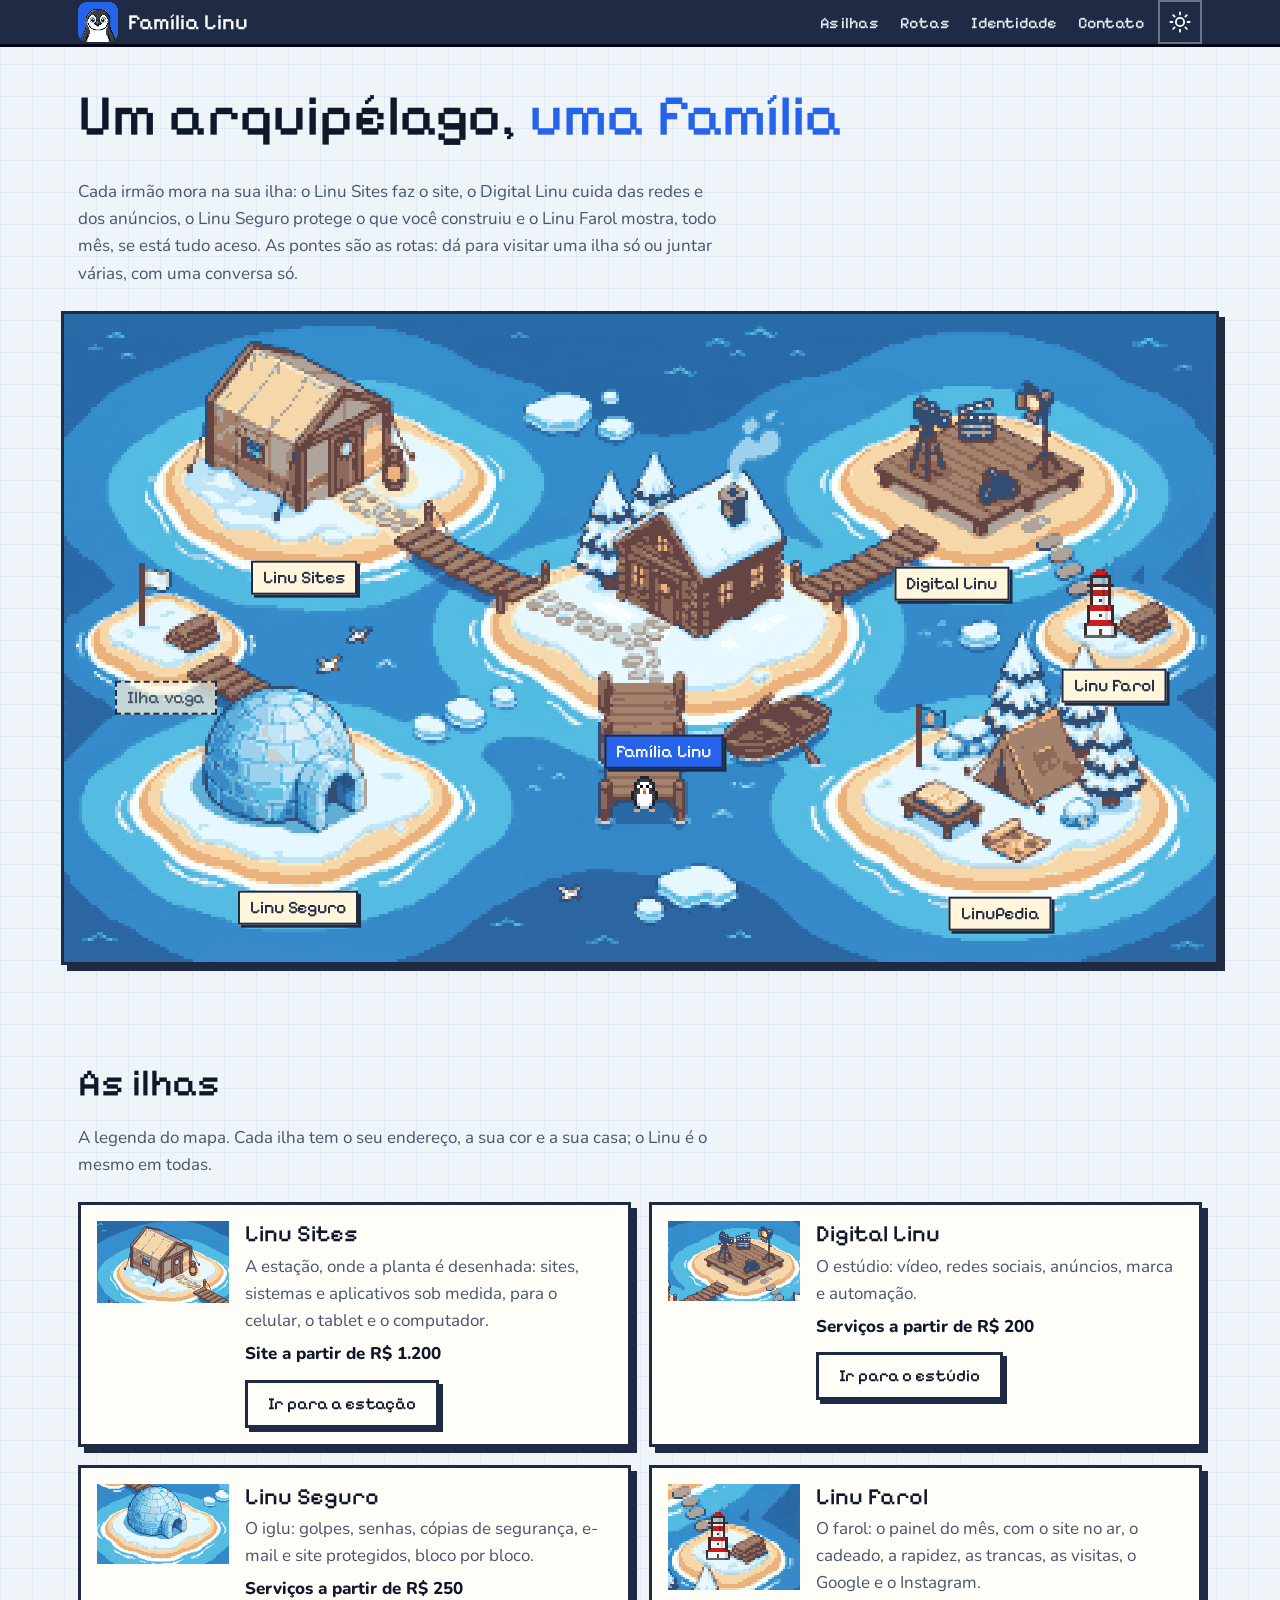
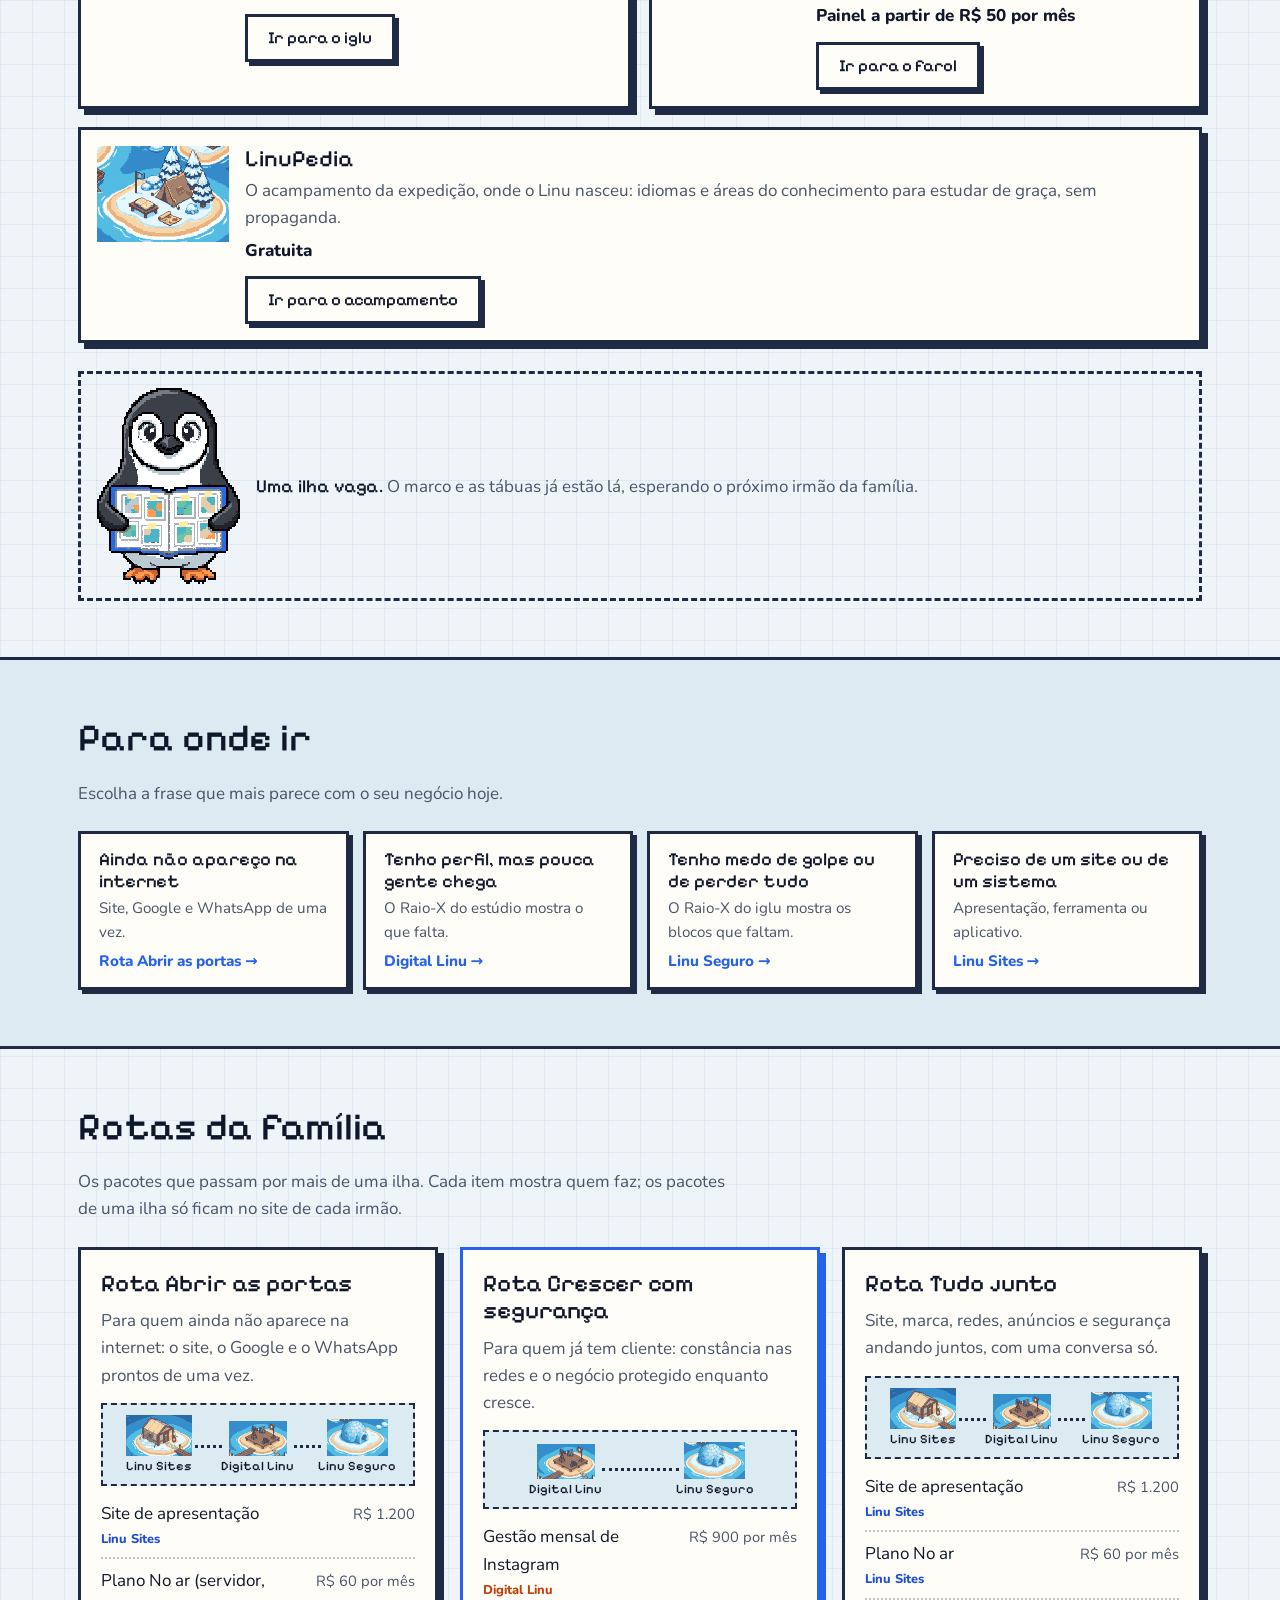
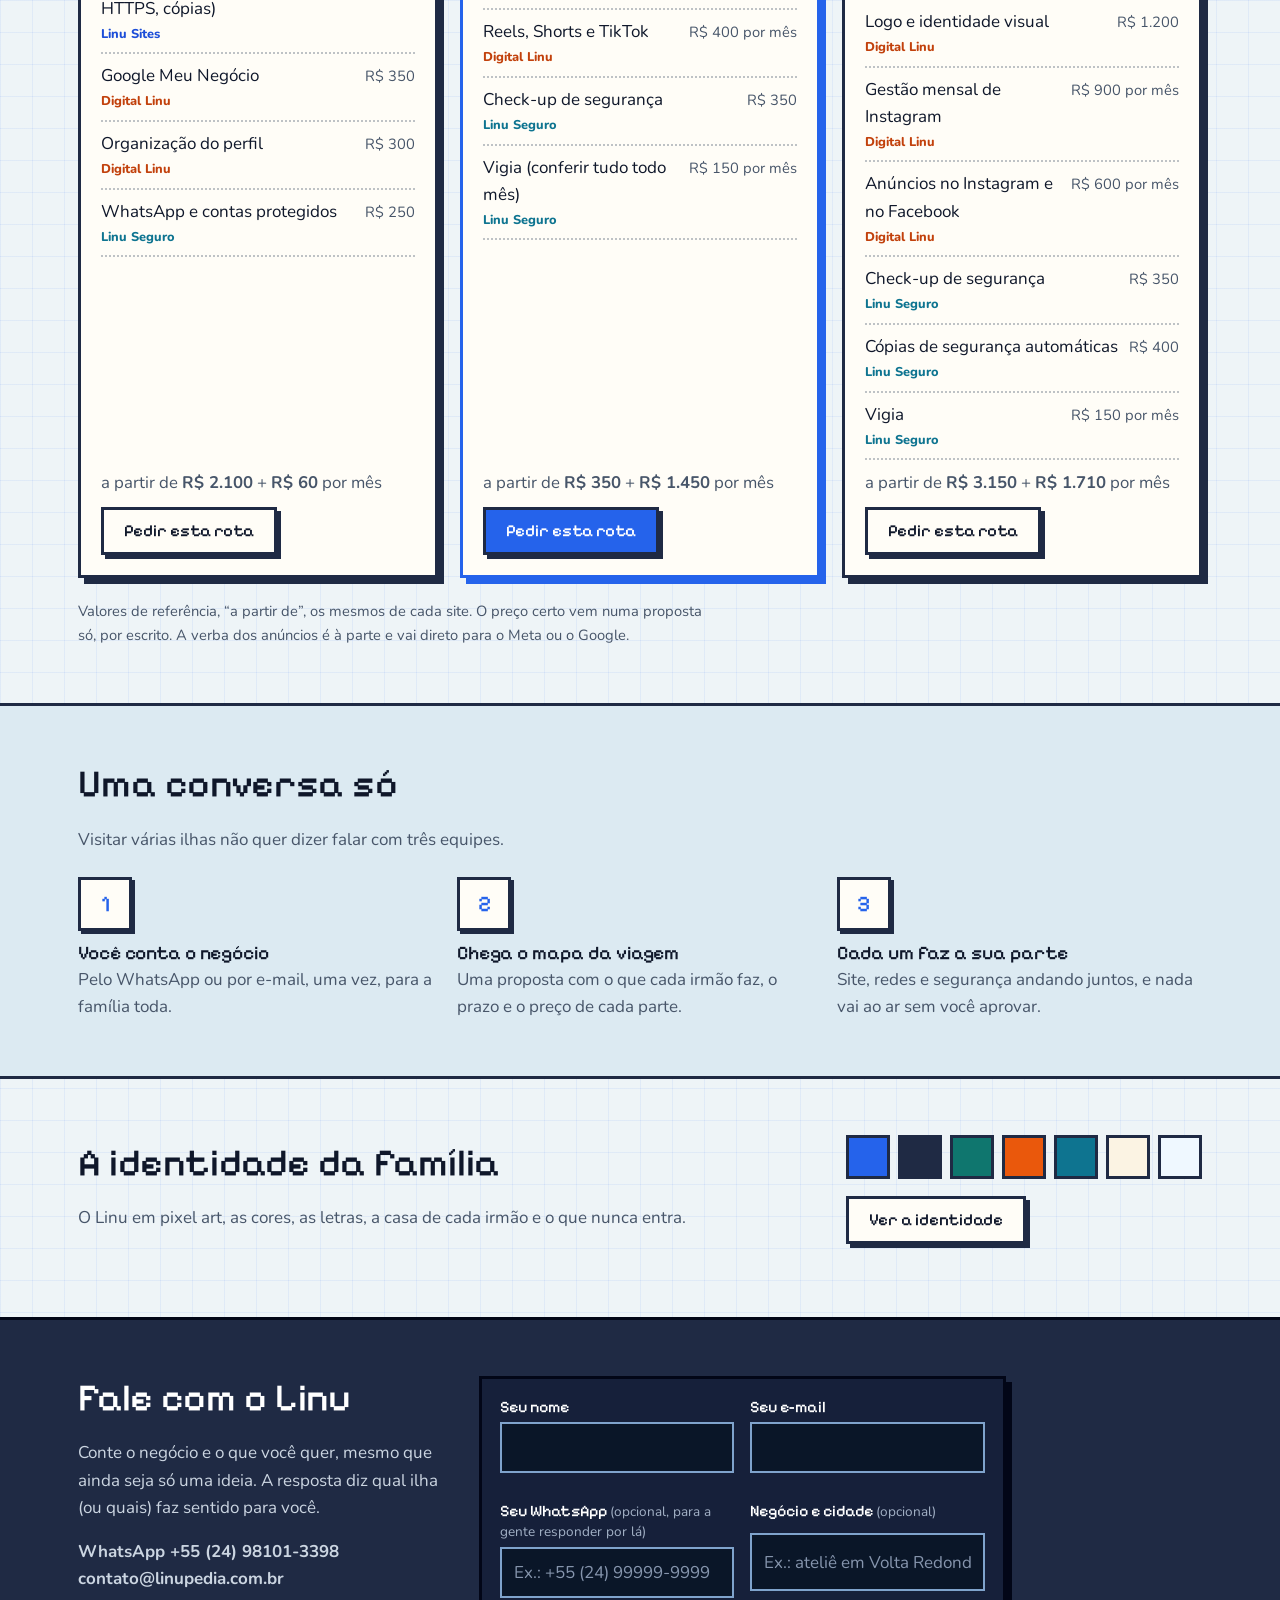
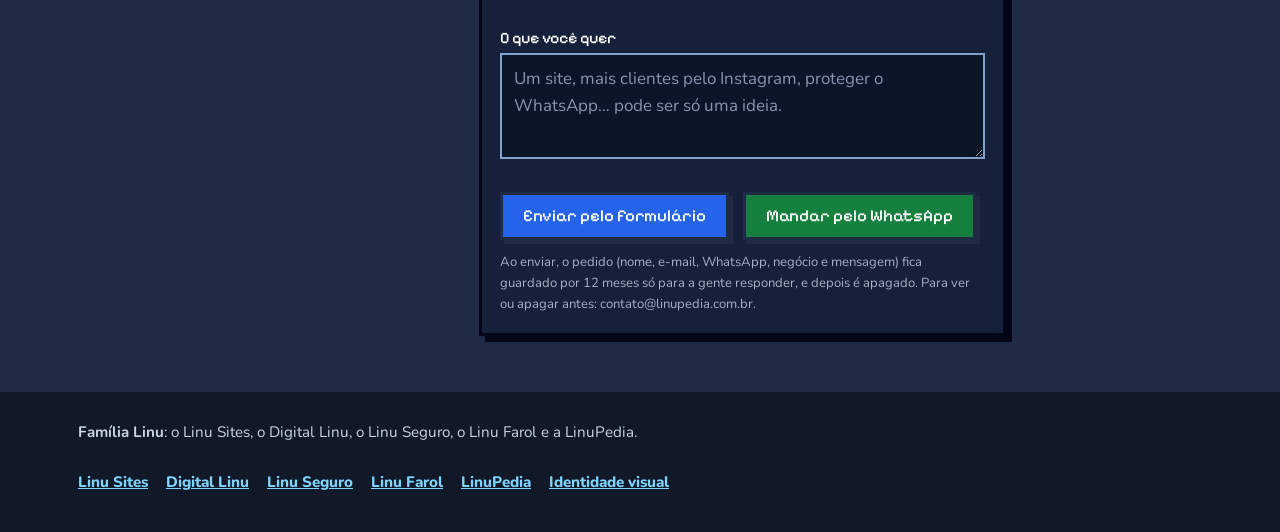
==== commit d1ceeb70: "Contato: WhatsApp +55 (24) 98101-3398 com o contato@ embaixo e o WhatsApp opcional no formulário" ====
--- a/index.html
+++ b/index.html
@@ -24,10 +24,10 @@
   <link rel="preload" href="fontes/pixelify-sans-latin.woff2" as="font" type="font/woff2" crossorigin>
   <script src="js/tema-inicio.js?v=b2e4d710"></script>
   <link rel="stylesheet" href="css/fontes-pixel.css?v=5a3ab9f0">
-  <link rel="stylesheet" href="css/estilo.css?v=8259e876">
+  <link rel="stylesheet" href="css/estilo.css?v=e0e69ad4">
   <link rel="stylesheet" href="css/marcas.css?v=cd5d8400">
   <link rel="stylesheet" href="css/movimento.css?v=6c3684a3">
-  <script src="js/familia.js?v=e1f7f5df" defer></script>
+  <script src="js/familia.js?v=1405fd1e" defer></script>
   <script src="js/linu-vivo.js?v=daf0f399" defer></script>
   <script src="js/mapa-linu.js?v=a520ba24" defer></script>
   <script src="js/movimento.js?v=c068d761" defer></script>
@@ -258,7 +258,7 @@
           <h2 data-mov="palavras">Fale com o Linu</h2>
           <p>Conte o negócio e o que você quer, mesmo que ainda seja só uma ideia. A resposta diz qual ilha (ou quais) faz
             sentido para você.</p>
-          <p class="contato-canais">WhatsApp (24) 98101-3398</p>
+          <p class="contato-canais">WhatsApp +55 (24) 98101-3398<br>contato@linupedia.com.br</p>
         </div>
         <!-- O formulário (11/11/2026): o pedido chega no e-mail da família e no /admin (linuarquivos/servidor/linu-pedidos);
              o WhatsApp abre com a mensagem já escrita -->
@@ -274,6 +274,10 @@
             <p class="campo-erro" id="email-erro" aria-live="polite"></p>
           </div>
           <div class="campo">
+            <label for="telefone">Seu WhatsApp <span class="opcional">(opcional, para a gente responder por lá)</span></label>
+            <input type="tel" id="telefone" name="telefone" autocomplete="tel" inputmode="tel" maxlength="30" placeholder="Ex.: +55 (24) 99999-9999">
+          </div>
+          <div class="campo">
             <label for="negocio">Negócio e cidade <span class="opcional">(opcional)</span></label>
             <input type="text" id="negocio" name="negocio" placeholder="Ex.: ateliê em Volta Redonda">
           </div>
@@ -289,7 +293,7 @@
             <a class="botao botao-whatsapp" data-whats href="https://wa.me/5524981013398?text=Ol%C3%A1%2C%20Fam%C3%ADlia%20Linu%21%20Quero%20conversar%20sobre%20o%20meu%20neg%C3%B3cio." target="_blank" rel="noopener">Mandar pelo WhatsApp</a>
           </div>
           <p class="formulario-status campo-largo" data-status role="status" aria-live="polite"></p>
-          <p class="formulario-privacidade campo-largo">Ao enviar, o pedido (nome, e-mail, negócio e mensagem) fica guardado por 12 meses só para a gente responder, e depois é apagado. Para ver ou apagar antes: contato@linupedia.com.br.</p>
+          <p class="formulario-privacidade campo-largo">Ao enviar, o pedido (nome, e-mail, WhatsApp, negócio e mensagem) fica guardado por 12 meses só para a gente responder, e depois é apagado. Para ver ou apagar antes: contato@linupedia.com.br.</p>
         </form>
         <img class="pixel contato-linu" data-mov="cortina" data-linu-vivo data-piscar="img/linu-frente-piscando.png?v=bdd2509a" src="img/linu-frente.png?v=015c42f4" alt="O Linu, de frente, esperando a sua mensagem" width="172" height="190" loading="lazy">
       </div>
--- a/css/estilo.css
+++ b/css/estilo.css
@@ -352,3 +352,37 @@
   .contato-form { grid-column: auto; grid-row: auto; }
   .contato-linu { align-self: end; }
 }
+
+/* Os links da bio do Instagram (/links, 11/11/2026): uma placa por ilha, com a ilha do mapa à esquerda. No celular,
+   uma coluna; no computador, o mapa fica parado à esquerda e as placas em duas colunas. */
+.links-dentro { padding-top: 24px; padding-bottom: 48px; }
+.links-abertura h1 { font: 500 clamp(2rem, 7vw, 2.8rem)/1.05 "Pixelify Sans", sans-serif; margin: 10px 0 8px; }
+.links-abertura p { margin: 0 0 16px; color: var(--tinta-suave); max-width: 38rem; }
+.links-linu { display: block; width: 86px; height: auto; }
+.links-mapa { display: block; width: 100%; max-width: 768px; height: auto; border: 3px solid var(--borda); box-shadow: 6px 6px 0 var(--sombra); }
+.links-grupo { margin-top: 32px; }
+.links-grupo h2 { font: 500 1.6rem/1.1 "Pixelify Sans", sans-serif; margin: 0 0 12px; }
+.links-lista { list-style: none; margin: 0; padding: 0; display: grid; gap: 14px; }
+.link-placa { display: flex; align-items: center; gap: 14px; min-height: 96px; padding: 10px 14px 10px 10px; background: var(--placa); color: var(--tinta); border: 3px solid var(--borda); box-shadow: 4px 4px 0 var(--sombra); text-decoration: none; transition: transform .15s ease-out, box-shadow .15s ease-out; }
+.link-placa:hover, .link-placa:focus-visible { transform: translate(-2px, -2px); box-shadow: 6px 6px 0 var(--sombra); }
+.link-placa:active { transform: translate(3px, 3px); box-shadow: 1px 1px 0 var(--sombra); }
+.link-ilha { flex: none; display: grid; place-items: center; width: 112px; height: 80px; overflow: hidden; background: #3586C8; border: 2px solid var(--borda); }
+.link-ilha img { width: auto; height: auto; max-width: none; image-rendering: pixelated; }
+.link-ilha .link-ilha-2x { width: 124px; height: 100px; }
+.link-ilha-clara { background: #FEF8EF; }
+.link-ilha-clara img { width: 64px; height: auto; image-rendering: auto; }
+.link-texto { display: grid; gap: 2px; min-width: 0; }
+.link-texto b { font: 500 1.3rem/1.1 "Pixelify Sans", sans-serif; }
+.link-texto span { font-size: .95rem; color: var(--tinta-suave); }
+.links-nota { margin: 0 0 12px; color: var(--tinta-suave); }
+.links-acoes { display: flex; flex-wrap: wrap; gap: 12px; }
+@media (min-width: 760px) {
+  .links-lista { grid-template-columns: repeat(2, minmax(0, 1fr)); }
+}
+@media (min-width: 1100px) {
+  .links-dentro { display: grid; grid-template-columns: minmax(0, 5fr) minmax(0, 7fr); column-gap: 48px; align-items: start; }
+  .links-abertura { grid-column: 1; grid-row: 1 / span 3; position: sticky; top: 96px; }
+  .links-grupo { grid-column: 2; }
+  .links-abertura + .links-grupo { margin-top: 0; }
+}
+@media (prefers-reduced-motion: reduce) { .link-placa { transition: none; } }
